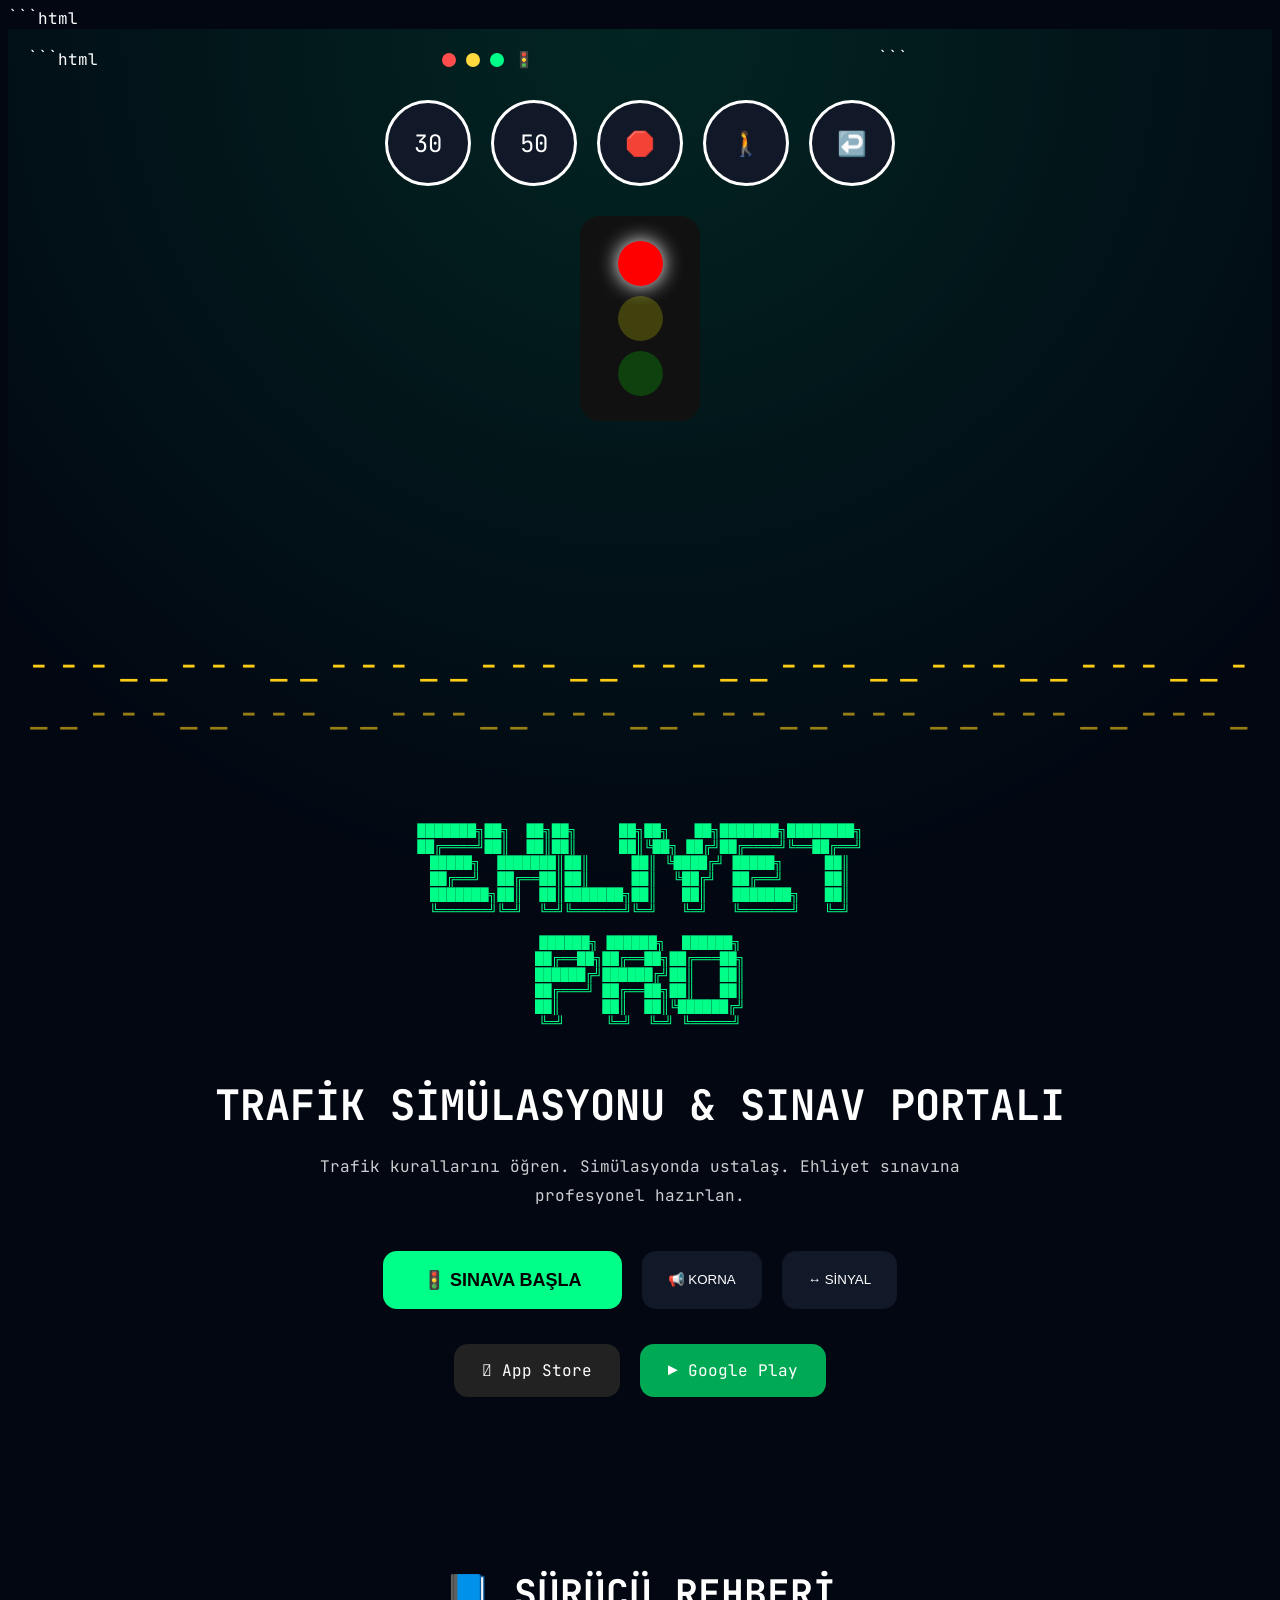
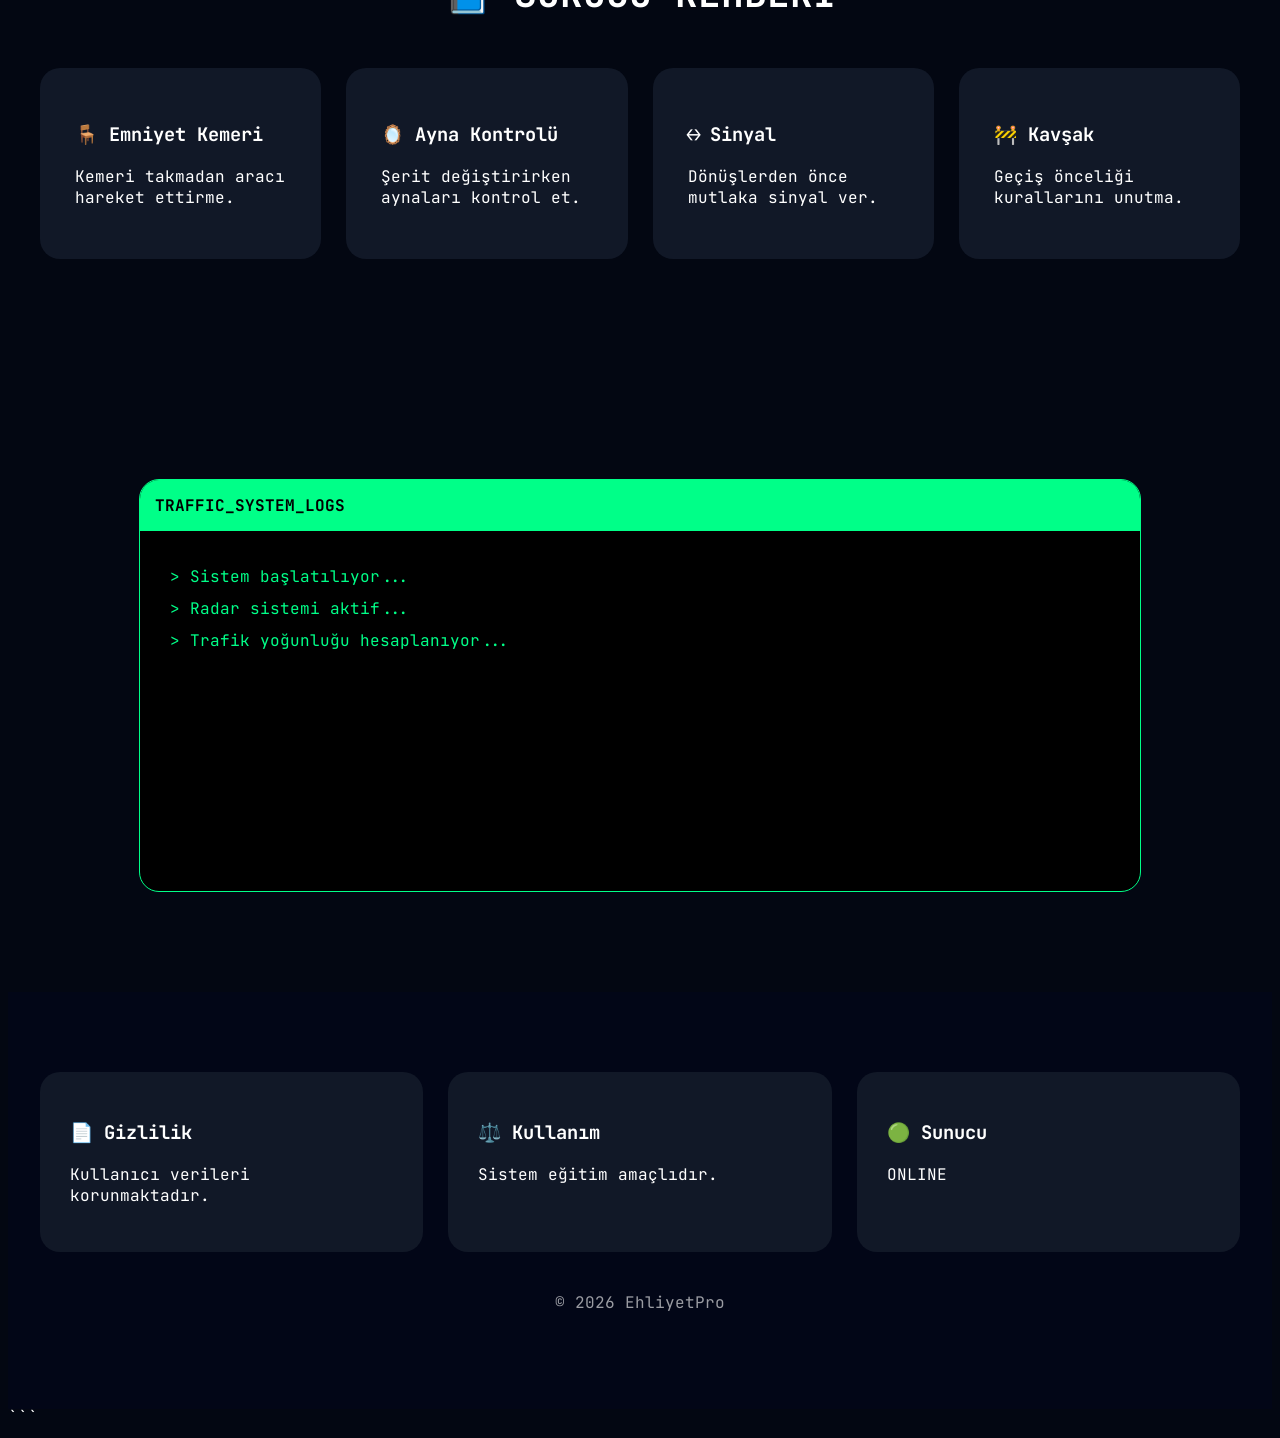
==== index.html @ 11674d19 "Update index.html" ====
```html
<!DOCTYPE html>
<html lang="tr">

<head>
    <meta charset="UTF-8">
    <meta name="viewport" content="width=device-width, initial-scale=1.0">
    <title>EhliyetPro</title>

    <link rel="stylesheet" href="style.css">

    <link href="https://fonts.googleapis.com/css2?family=JetBrains+Mono:wght@400;700&display=swap"
        rel="stylesheet">
</head>

<body>

    <!-- MATRIX BACKGROUND -->
    <canvas id="matrix"></canvas>

    <!-- HEADER -->
    <header class="hero">

        <div class="overlay"></div>

        <div class="topbar">

           ```html
<div class="terminal-left">

    <span class="dot red"></span>
    <span class="dot yellow"></span>
    <span class="dot green"></span>

    <span class="traffic-mini">
        🚦
    </span>

</div>
```


            <div class="clock" id="clock"></div>

        </div>

        <!-- SIGNS -->
        <div class="signs">

            <div class="sign">30</div>
            <div class="sign">50</div>
            <div class="sign">🛑</div>
            <div class="sign">🚶</div>
            <div class="sign">↩️</div>

        </div>

        <!-- TRAFFIC LIGHT -->
        <div class="traffic-system">

            <div class="traffic-light">

                <div class="light red-light active"></div>
                <div class="light yellow-light"></div>
                <div class="light green-light"></div>

            </div>

        </div>

        <!-- VEHICLES -->
        <div class="vehicles">

            <div class="vehicle car">🚗</div>
            <div class="vehicle bus">🚌</div>
            <div class="vehicle truck">🚛</div>
            <div class="vehicle ambulance">🚑</div>
            <div class="vehicle taxi">🚕</div>
            <div class="vehicle moto">🏍️</div>
            <div class="vehicle tractor">🚜</div>

        </div>

        <!-- ROAD -->
        <div class="road-wrapper">

            <div class="road-line">
                ---__---__---__---__---__---__---__---__---__---
            </div>

            <div class="road-line second">
                __---__---__---__---__---__---__---__---__---
            </div>

        </div>

        <!-- HERO CONTENT -->
        <div class="hero-content">

<pre class="ascii">

███████╗██╗  ██╗██╗     ██╗██╗   ██╗███████╗████████╗
██╔════╝██║  ██║██║     ██║╚██╗ ██╔╝██╔════╝╚══██╔══╝
█████╗  ███████║██║     ██║ ╚████╔╝ █████╗     ██║
██╔══╝  ██╔══██║██║     ██║  ╚██╔╝  ██╔══╝     ██║
███████╗██║  ██║███████╗██║   ██║   ███████╗   ██║
╚══════╝╚═╝  ╚═╝╚══════╝╚═╝   ╚═╝   ╚══════╝   ╚═╝

██████╗ ██████╗  ██████╗
██╔══██╗██╔══██╗██╔═══██╗
██████╔╝██████╔╝██║   ██║
██╔═══╝ ██╔══██╗██║   ██║
██║     ██║  ██║╚██████╔╝
╚═╝     ╚═╝  ╚═╝ ╚═════╝

</pre>

            <h1>
                TRAFİK SİMÜLASYONU & SINAV PORTALI
            </h1>

            <p>
                Trafik kurallarını öğren. Simülasyonda ustalaş.
                Ehliyet sınavına profesyonel hazırlan.
            </p>

            <div class="buttons">

                <button class="main-btn" id="startBtn">
                    🚦 SINAVA BAŞLA
                </button>

                <button class="sub-btn" id="hornBtn">
                    📢 KORNA
                </button>

                <button class="sub-btn" id="signalBtn">
                    ↔️ SİNYAL
                </button>

            </div>

            <div class="stores">

                <a href="#" class="store apple">
                     App Store
                </a>

                <a href="#" class="store google">
                    ▶ Google Play
                </a>

            </div>

        </div>

    </header>

    <!-- GUIDE -->
    <section class="guide">

        <h2>📘 SÜRÜCÜ REHBERİ</h2>

        <div class="cards">

            <div class="card">
                <h3>🪑 Emniyet Kemeri</h3>
                <p>Kemeri takmadan aracı hareket ettirme.</p>
            </div>

            <div class="card">
                <h3>🪞 Ayna Kontrolü</h3>
                <p>Şerit değiştirirken aynaları kontrol et.</p>
            </div>

            <div class="card">
                <h3>↔️ Sinyal</h3>
                <p>Dönüşlerden önce mutlaka sinyal ver.</p>
            </div>

            <div class="card">
                <h3>🚧 Kavşak</h3>
                <p>Geçiş önceliği kurallarını unutma.</p>
            </div>

        </div>

    </section>

    <!-- TERMINAL -->
    <section class="terminal-section">

        <div class="terminal">

            <div class="terminal-header">
                TRAFFIC_SYSTEM_LOGS
            </div>

            <div class="terminal-content" id="terminalContent">

                > Sistem başlatılıyor...<br>
                > Radar sistemi aktif...<br>
                > Trafik yoğunluğu hesaplanıyor...<br>

            </div>

        </div>

    </section>

    <!-- FOOTER -->
    <footer>

        <div class="footer-grid">

            <div class="footer-box">
                <h3>📄 Gizlilik</h3>
                <p>Kullanıcı verileri korunmaktadır.</p>
            </div>

            <div class="footer-box">
                <h3>⚖️ Kullanım</h3>
                <p>Sistem eğitim amaçlıdır.</p>
            </div>

            <div class="footer-box">
                <h3>🟢 Sunucu</h3>
                <p>ONLINE</p>
            </div>

        </div>

        <p class="copy">
            © 2026 EhliyetPro
        </p>

    </footer>

    <script src="script.js"></script>

</body>

</html>
```
---- style.css ----
```css
*{
    margin:0;
    padding:0;
    box-sizing:border-box;
}

body{
    background:#030712;
    color:white;
    font-family:'JetBrains Mono', monospace;
    overflow-x:hidden;
}

#matrix{
    position:fixed;
    inset:0;
    z-index:-2;
    opacity:.15;
}

.overlay{
    position:absolute;
    inset:0;
    background:
    radial-gradient(circle at top,
    rgba(0,255,150,.12),
    transparent 60%);
    z-index:-1;
}

.hero{
    min-height:100vh;
    position:relative;
    padding:20px;
}

.topbar{
    display:flex;
    justify-content:space-between;
    align-items:center;
    margin-bottom:30px;
}

.terminal-left{
    display:flex;
    align-items:center;
    gap:10px;
}

.dot{
    width:14px;
    height:14px;
    border-radius:50%;
}

.red{background:#ff4d4d;}
.yellow{background:#ffd93d;}
.green{background:#00ff88;}

.terminal-name{
    color:#00ff88;
}

.clock{
    color:#00ff88;
}

.signs{
    display:flex;
    justify-content:center;
    gap:20px;
    flex-wrap:wrap;
    margin-bottom:30px;
}

.sign{
    width:80px;
    height:80px;
    border-radius:50%;
    border:3px solid white;
    display:flex;
    justify-content:center;
    align-items:center;
    background:#111827;
    font-size:24px;
    animation:float 3s ease-in-out infinite;
}

@keyframes float{
    50%{
        transform:translateY(-10px);
    }
}

.traffic-system{
    display:flex;
    justify-content:center;
}

.traffic-light{
    width:90px;
    background:#111;
    padding:15px;
    border-radius:20px;
}

.light{
    width:45px;
    height:45px;
    border-radius:50%;
    margin:10px auto;
    opacity:.2;
}

.red-light{background:red;}
.yellow-light{background:yellow;}
.green-light{background:lime;}

.active{
    opacity:1;
    box-shadow:0 0 20px currentColor;
}

.vehicles{
    position:relative;
    height:160px;
    overflow:hidden;
    margin-top:40px;
}

.vehicle{
    position:absolute;
    left:120%;
    filter:drop-shadow(0 0 12px rgba(255,255,255,.5));
}

.car{
    top:0;
    font-size:55px;
    animation:drive 10s linear infinite;
}

.bus{
    top:25px;
    font-size:60px;
    animation:drive 15s linear infinite;
}

.truck{
    top:55px;
    font-size:65px;
    animation:drive 20s linear infinite;
}

.ambulance{
    top:90px;
    font-size:55px;
    animation:drive 6s linear infinite;
}

.taxi{
    top:110px;
    font-size:45px;
    animation:drive 9s linear infinite;
}

.moto{
    top:70px;
    font-size:35px;
    animation:drive 5s linear infinite;
}

.tractor{
    top:125px;
    font-size:45px;
    animation:drive 17s linear infinite;
}

@keyframes drive{

    from{
        left:120%;
    }

    to{
        left:-20%;
    }
}

.road-wrapper{
    overflow:hidden;
    margin-top:20px;
}

.road-line{
    color:#facc15;
    font-size:36px;
    letter-spacing:8px;
    white-space:nowrap;
    animation:roadMove 1.5s linear infinite;
}

.second{
    animation-duration:1s;
    opacity:.6;
}

@keyframes roadMove{
    from{
        transform:translateX(0);
    }

    to{
        transform:translateX(-120px);
    }
}

.hero-content{
    text-align:center;
    margin-top:70px;
}

.ascii{
    color:#00ff88;
    font-size:14px;
    margin-bottom:30px;
    animation:glow 2s infinite alternate;
}

@keyframes glow{
    from{
        text-shadow:0 0 10px #00ff88;
    }

    to{
        text-shadow:0 0 30px #00ff88;
    }
}

h1{
    font-size:42px;
    margin-bottom:20px;
}

.hero-content p{
    max-width:700px;
    margin:auto;
    line-height:1.8;
    opacity:.8;
}

.buttons{
    margin-top:40px;
    display:flex;
    justify-content:center;
    gap:20px;
    flex-wrap:wrap;
}

.main-btn,
.sub-btn{
    border:none;
    cursor:pointer;
    transition:.3s;
}

.main-btn{
    background:#00ff88;
    color:black;
    padding:18px 40px;
    border-radius:14px;
    font-size:18px;
    font-weight:bold;
    animation:pulse 2s infinite;
}

@keyframes pulse{
    50%{
        transform:scale(1.06);
    }
}

.main-btn:hover{
    transform:translateY(-5px);
    box-shadow:0 0 30px #00ff88;
}

.sub-btn{
    background:#111827;
    color:white;
    padding:16px 26px;
    border-radius:14px;
}

.sub-btn:hover{
    background:#1f2937;
}

.stores{
    margin-top:35px;
    display:flex;
    justify-content:center;
    gap:20px;
    flex-wrap:wrap;
}

.store{
    text-decoration:none;
    color:white;
    padding:16px 28px;
    border-radius:14px;
    transition:.3s;
}

.apple{
    background:#222;
}

.google{
    background:#00aa55;
}

.store:hover{
    transform:translateY(-6px) scale(1.05);
}

.guide{
    padding:120px 20px;
}

.guide h2{
    text-align:center;
    margin-bottom:50px;
    font-size:38px;
}

.cards{
    display:grid;
    grid-template-columns:repeat(auto-fit,minmax(250px,1fr));
    gap:25px;
    max-width:1200px;
    margin:auto;
}

.card{
    background:#111827;
    padding:35px;
    border-radius:20px;
    transition:.4s;
}

.card:hover{
    transform:translateY(-10px);
    border:1px solid #00ff88;
}

.terminal-section{
    padding:100px 20px;
}

.terminal{
    max-width:1000px;
    margin:auto;
    background:black;
    border:1px solid #00ff88;
    border-radius:20px;
    overflow:hidden;
}

.terminal-header{
    background:#00ff88;
    color:black;
    padding:15px;
    font-weight:bold;
}

.terminal-content{
    padding:30px;
    color:#00ff88;
    height:300px;
    overflow:auto;
    line-height:2;
}

footer{
    padding:80px 20px;
    background:#020617;
}

.footer-grid{
    display:grid;
    grid-template-columns:repeat(auto-fit,minmax(250px,1fr));
    gap:25px;
    max-width:1200px;
    margin:auto;
}

.footer-box{
    background:#111827;
    padding:30px;
    border-radius:20px;
}

.copy{
    text-align:center;
    margin-top:40px;
    opacity:.6;
}

@media(max-width:768px){

    .ascii{
        font-size:5px;
    }

    h1{
        font-size:28px;
    }

    .hero-content p{
        font-size:14px;
    }

    .vehicle{
        transform:scale(.8);
    }

    .sign{
        width:60px;
        height:60px;
        font-size:18px;
    }

    .road-line{
        font-size:22px;
    }

}
```
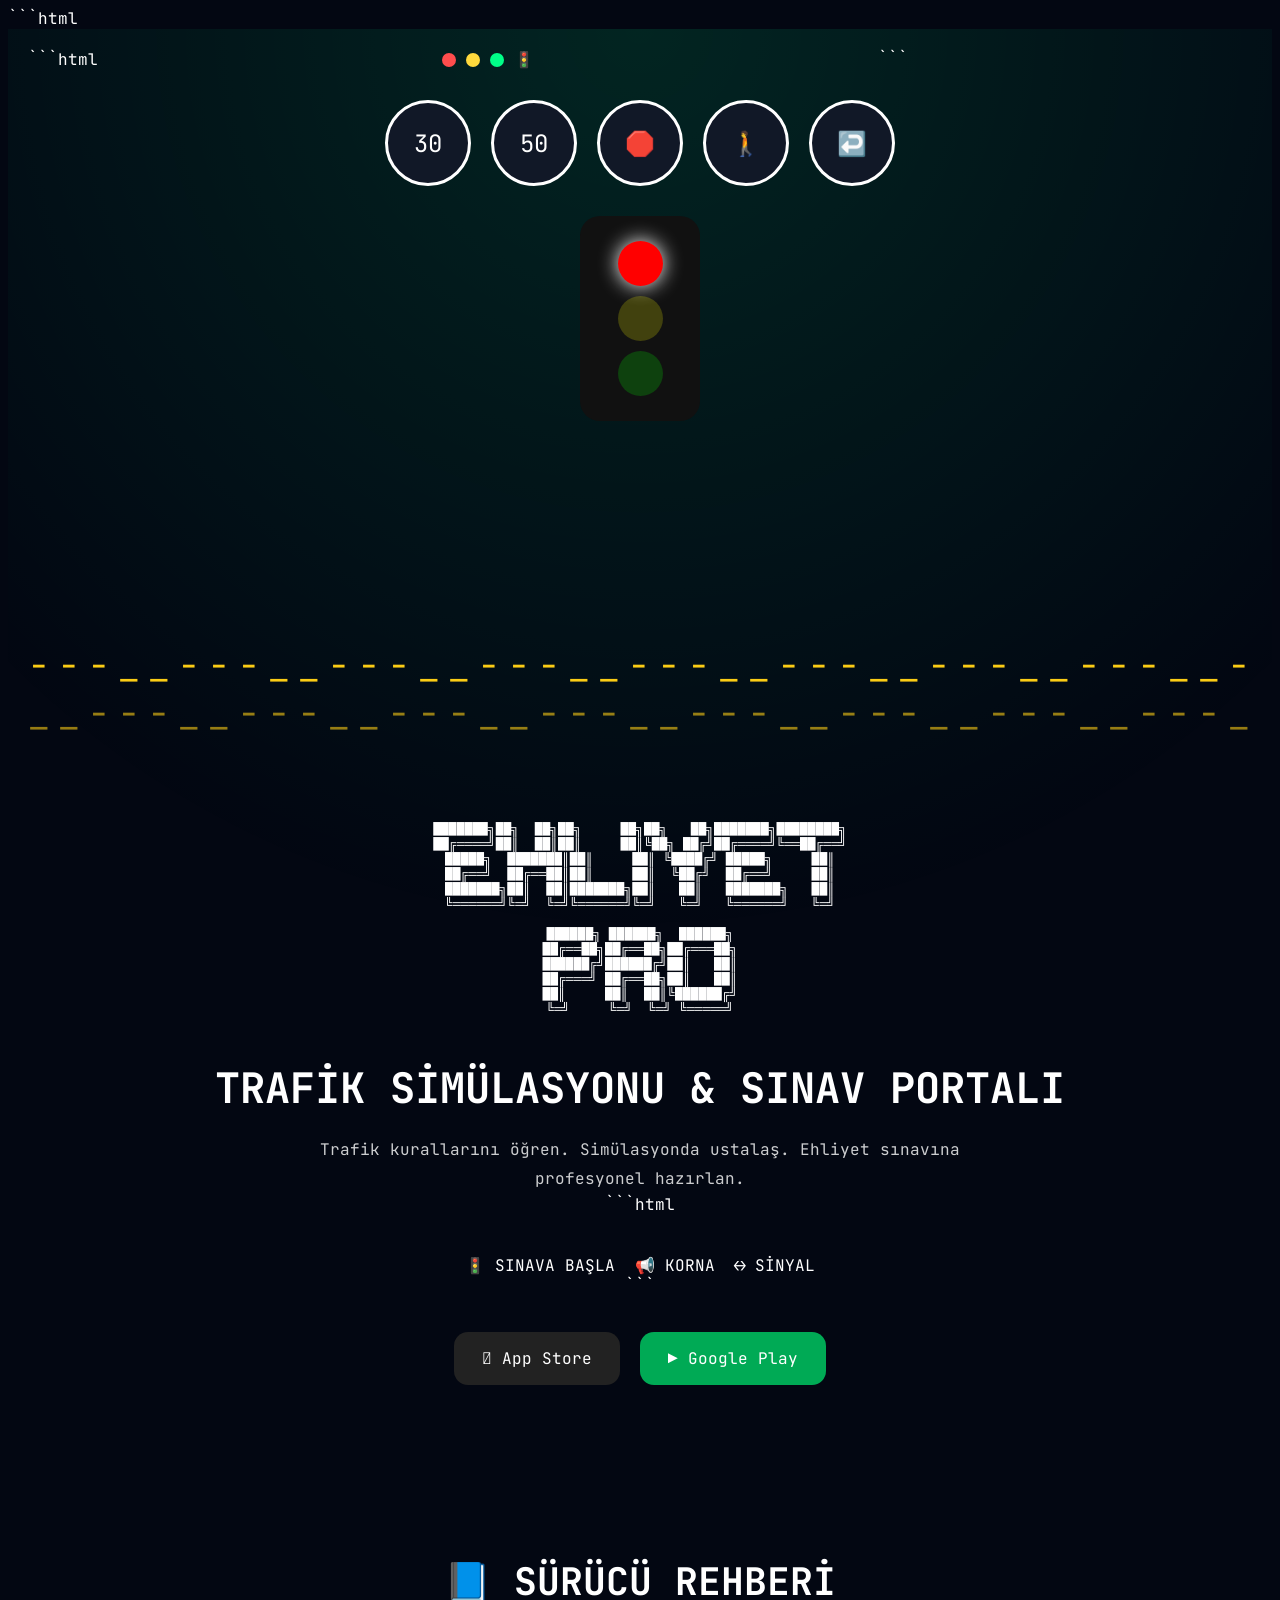
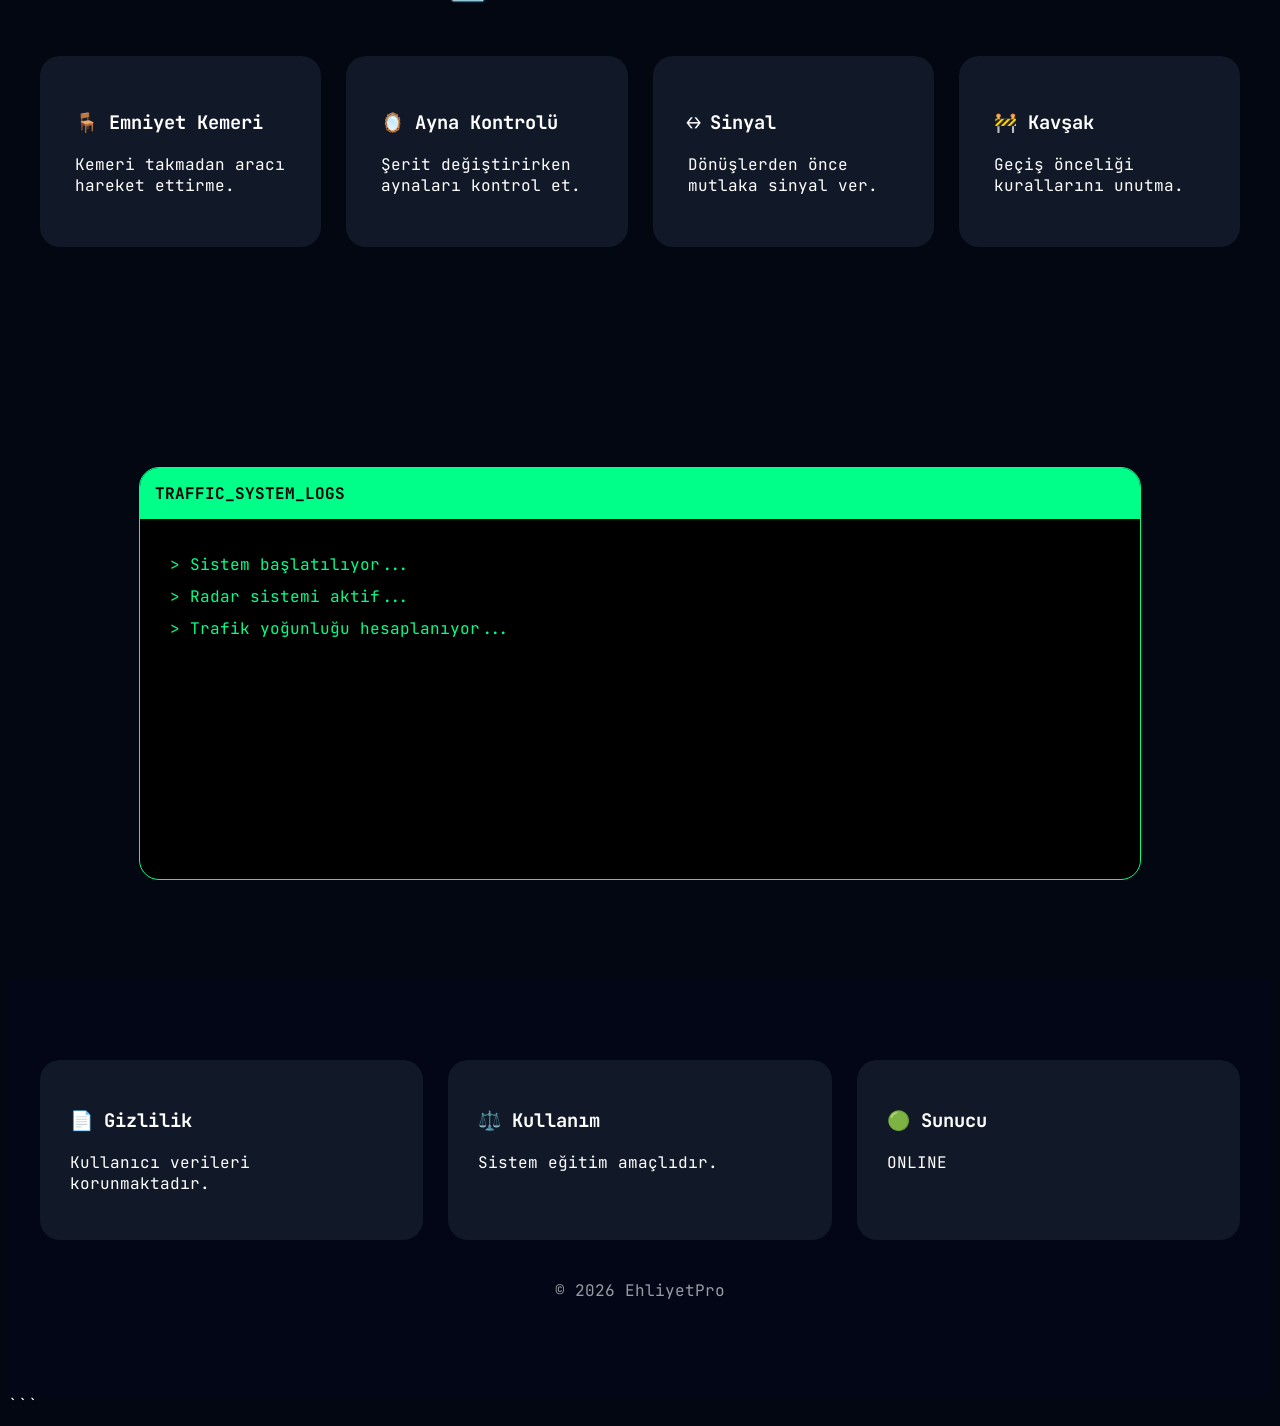
==== commit 8b9825a1: "Update index.html" ====
--- a/index.html
+++ b/index.html
@@ -124,21 +124,24 @@
                 Ehliyet sınavına profesyonel hazırlan.
             </p>
 
-            <div class="buttons">
-
-                <button class="main-btn" id="startBtn">
-                    🚦 SINAVA BAŞLA
-                </button>
-
-                <button class="sub-btn" id="hornBtn">
-                    📢 KORNA
-                </button>
-
-                <button class="sub-btn" id="signalBtn">
-                    ↔️ SİNYAL
-                </button>
-
-            </div>
+            ```html
+<div class="buttons">
+
+    <div class="traffic-box green-box">
+        🚦 SINAVA BAŞLA
+    </div>
+
+    <div class="traffic-box yellow-box">
+        📢 KORNA
+    </div>
+
+    <div class="traffic-box red-box">
+        ↔️ SİNYAL
+    </div>
+
+</div>
+```
+
 
             <div class="stores">
 
--- a/style.css
+++ b/style.css
@@ -221,12 +221,24 @@
     margin-top:70px;
 }
 
+```css
 .ascii{
     color:#00ff88;
-    font-size:14px;
+    font-size:13px;
     margin-bottom:30px;
     animation:glow 2s infinite alternate;
-}
+
+    line-height:1.25;
+    white-space:pre;
+    overflow-x:auto;
+
+    display:flex;
+    justify-content:center;
+
+    text-align:left;
+}
+```
+
 
 @keyframes glow{
     from{
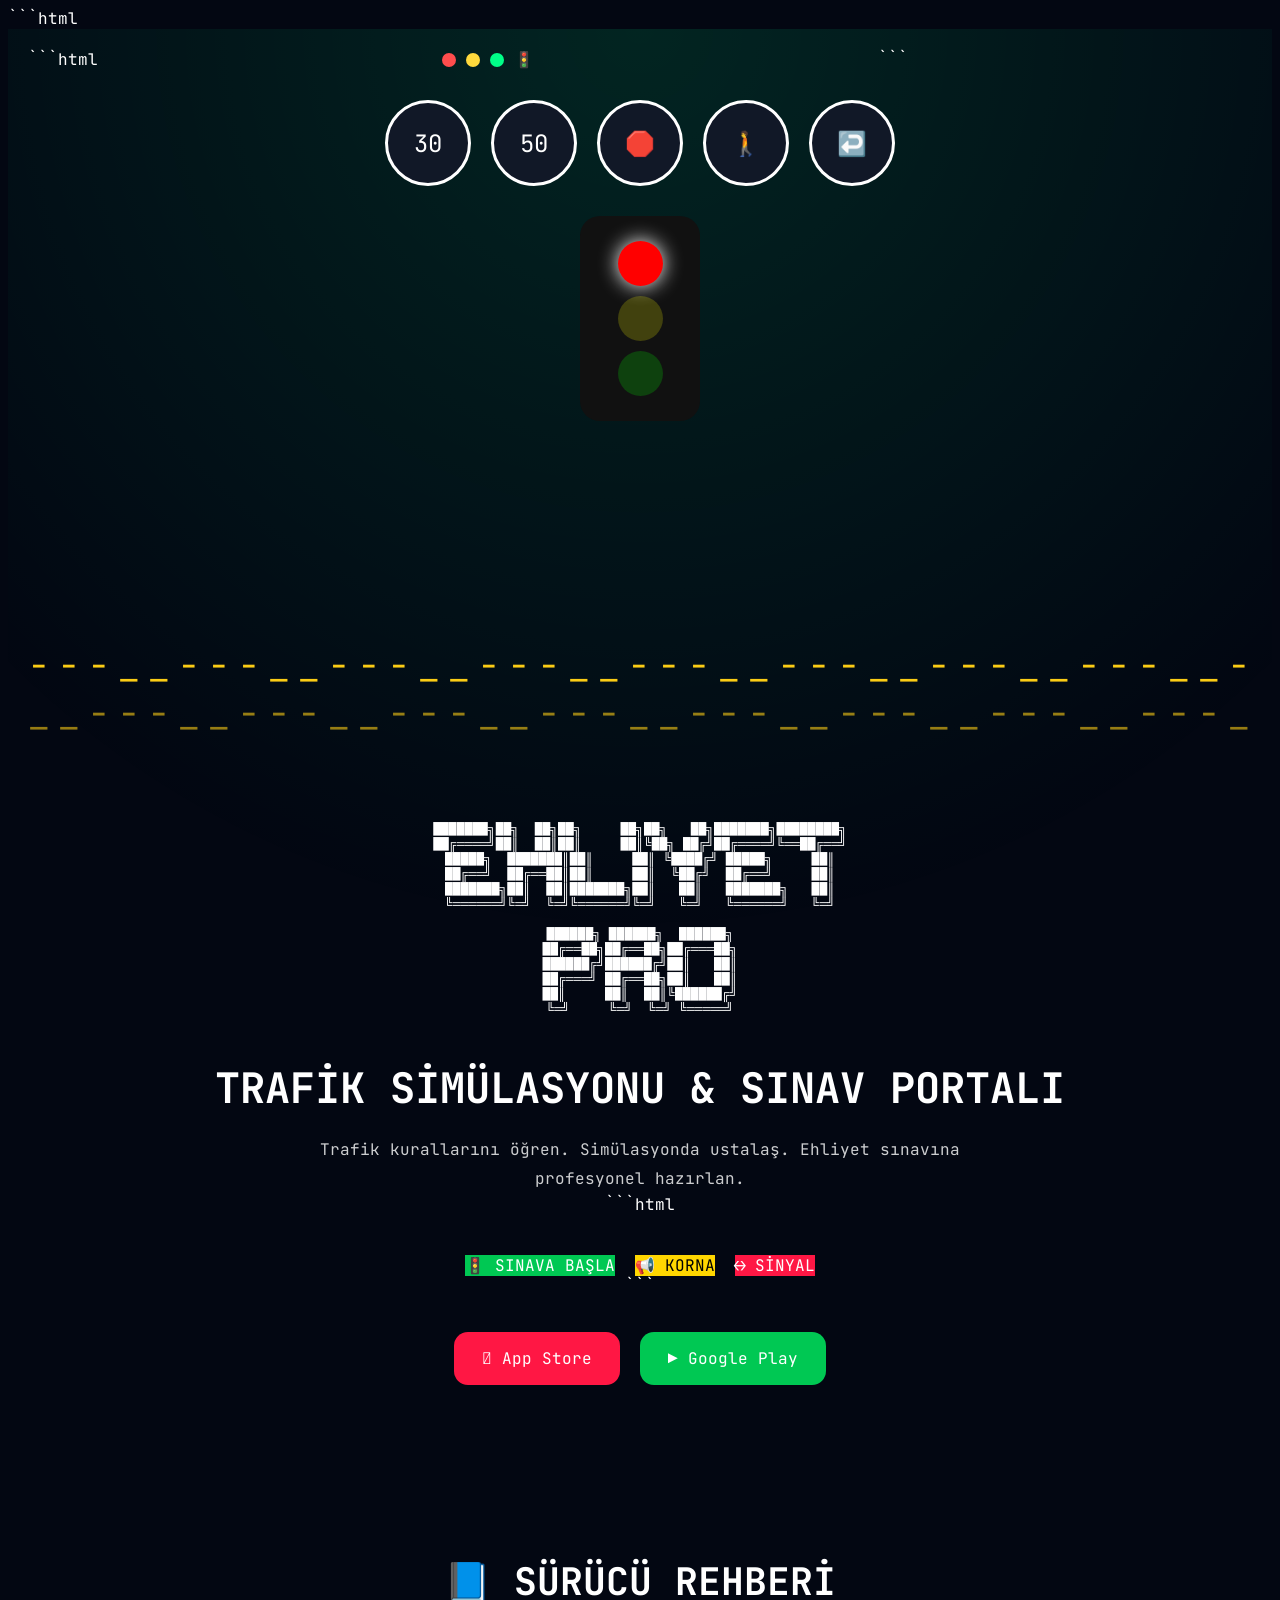
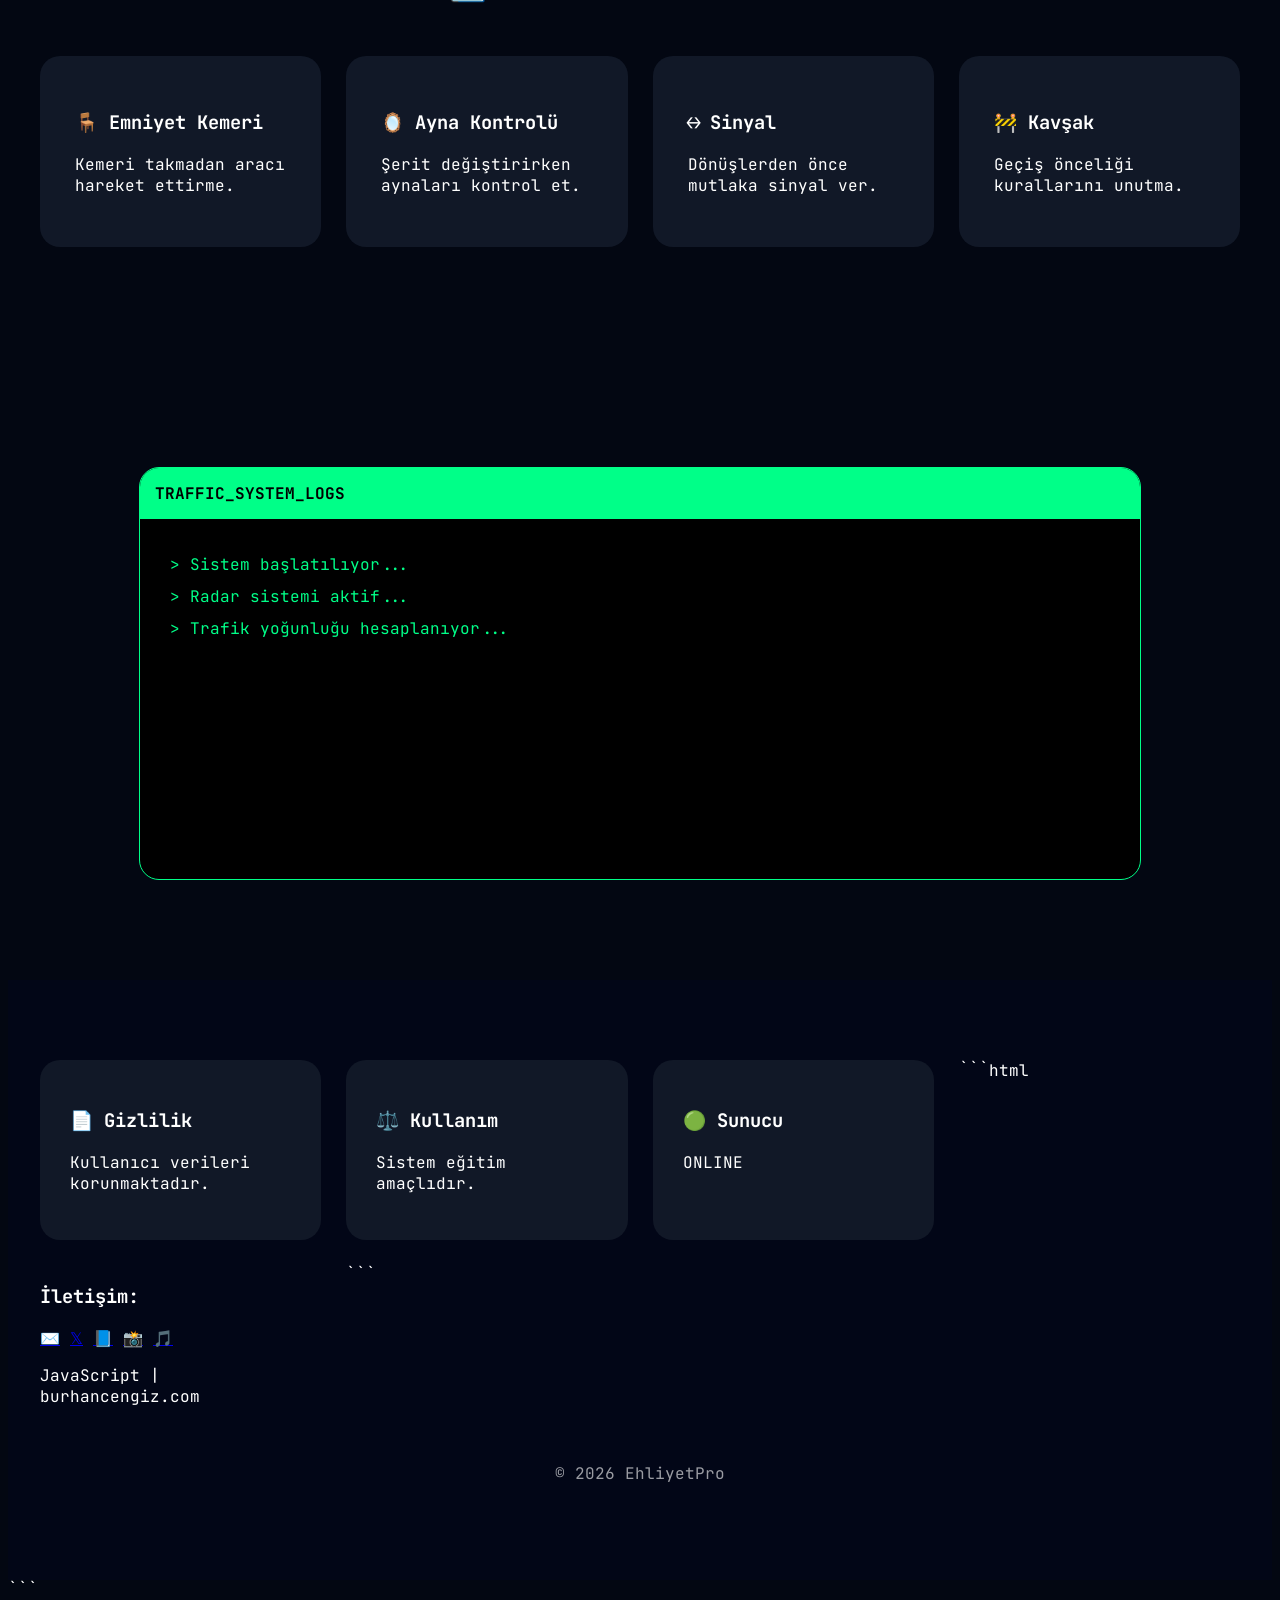
==== commit 1f360111: "Update index.html" ====
--- a/index.html
+++ b/index.html
@@ -231,6 +231,30 @@
                 <p>ONLINE</p>
             </div>
 
+```html
+<div class="socials">
+
+    <h3>İletişim:</h3>
+
+    <div class="social-icons">
+
+        <a href="#">✉️</a>
+        <a href="#">𝕏</a>
+        <a href="#">📘</a>
+        <a href="#">📸</a>
+        <a href="#">🎵</a>
+
+    </div>
+
+    <p class="website-link">
+        JavaScript | burhancengiz.com
+    </p>
+
+</div>
+```
+
+
+            
         </div>
 
         <p class="copy">
--- a/style.css
+++ b/style.css
@@ -450,3 +450,84 @@
 
 }
 ```
+
+```css
+/* =====================================
+   TRAFFIC BOXES
+===================================== */
+
+.traffic-box{
+    padding:18px 34px;
+    border-radius:16px;
+    font-size:18px;
+    font-weight:bold;
+
+    animation:trafficPulse 1.5s infinite;
+
+    box-shadow:
+    0 0 20px rgba(255,255,255,.2);
+
+    user-select:none;
+
+    cursor:default;
+
+    transition:.3s;
+
+    border:2px solid rgba(255,255,255,.15);
+}
+
+.green-box{
+    background:#00c853;
+    color:white;
+}
+
+.yellow-box{
+    background:#ffd600;
+    color:black;
+}
+
+.red-box{
+    background:#ff1744;
+    color:white;
+}
+
+@keyframes trafficPulse{
+
+    0%{
+        transform:scale(1);
+    }
+
+    50%{
+        transform:scale(1.06);
+    }
+
+    100%{
+        transform:scale(1);
+    }
+}
+
+/* STORE BUTTONS */
+
+.apple{
+    background:#ff1744;
+    color:white !important;
+
+    animation:storeGlow 1.6s infinite;
+}
+
+.google{
+    background:#00c853;
+    color:white !important;
+
+    animation:storeGlow 1.6s infinite;
+}
+
+@keyframes storeGlow{
+
+    50%{
+        transform:translateY(-5px) scale(1.05);
+        box-shadow:0 0 25px rgba(255,255,255,.35);
+    }
+}
+```
+
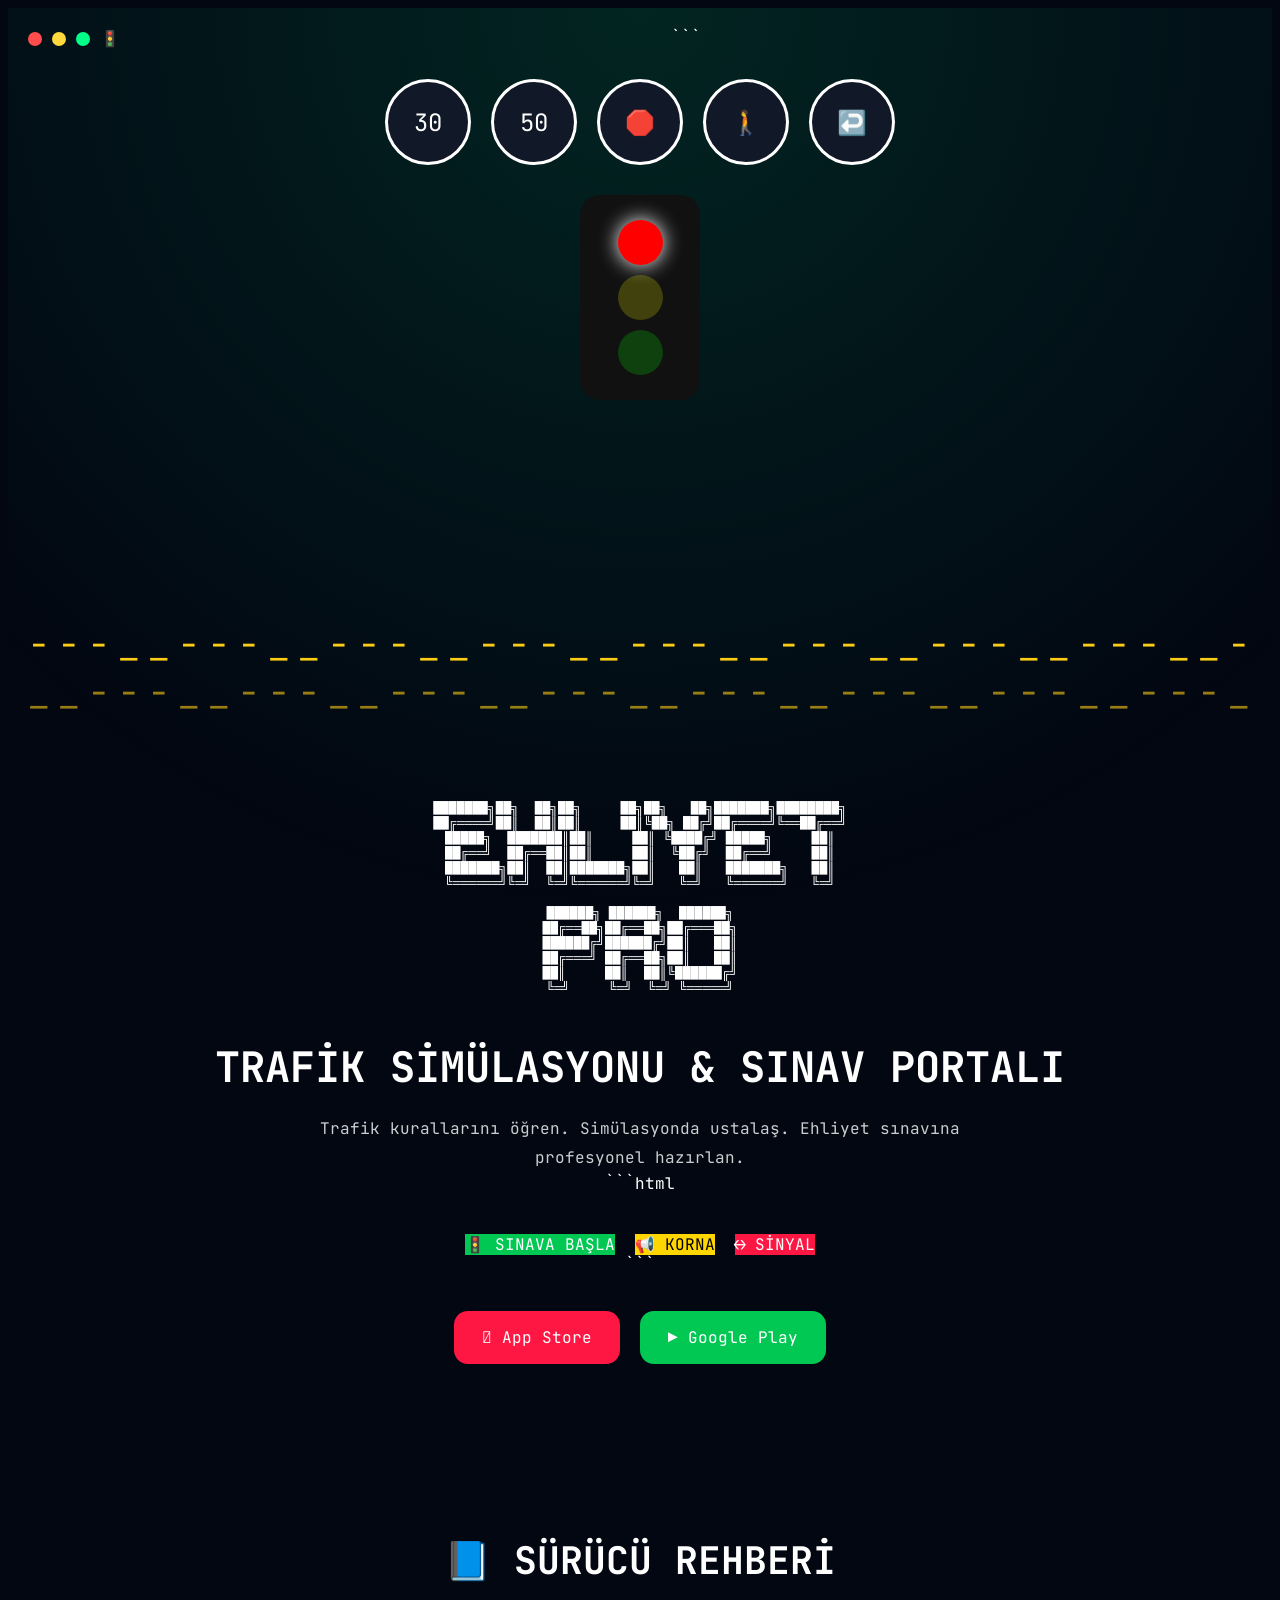
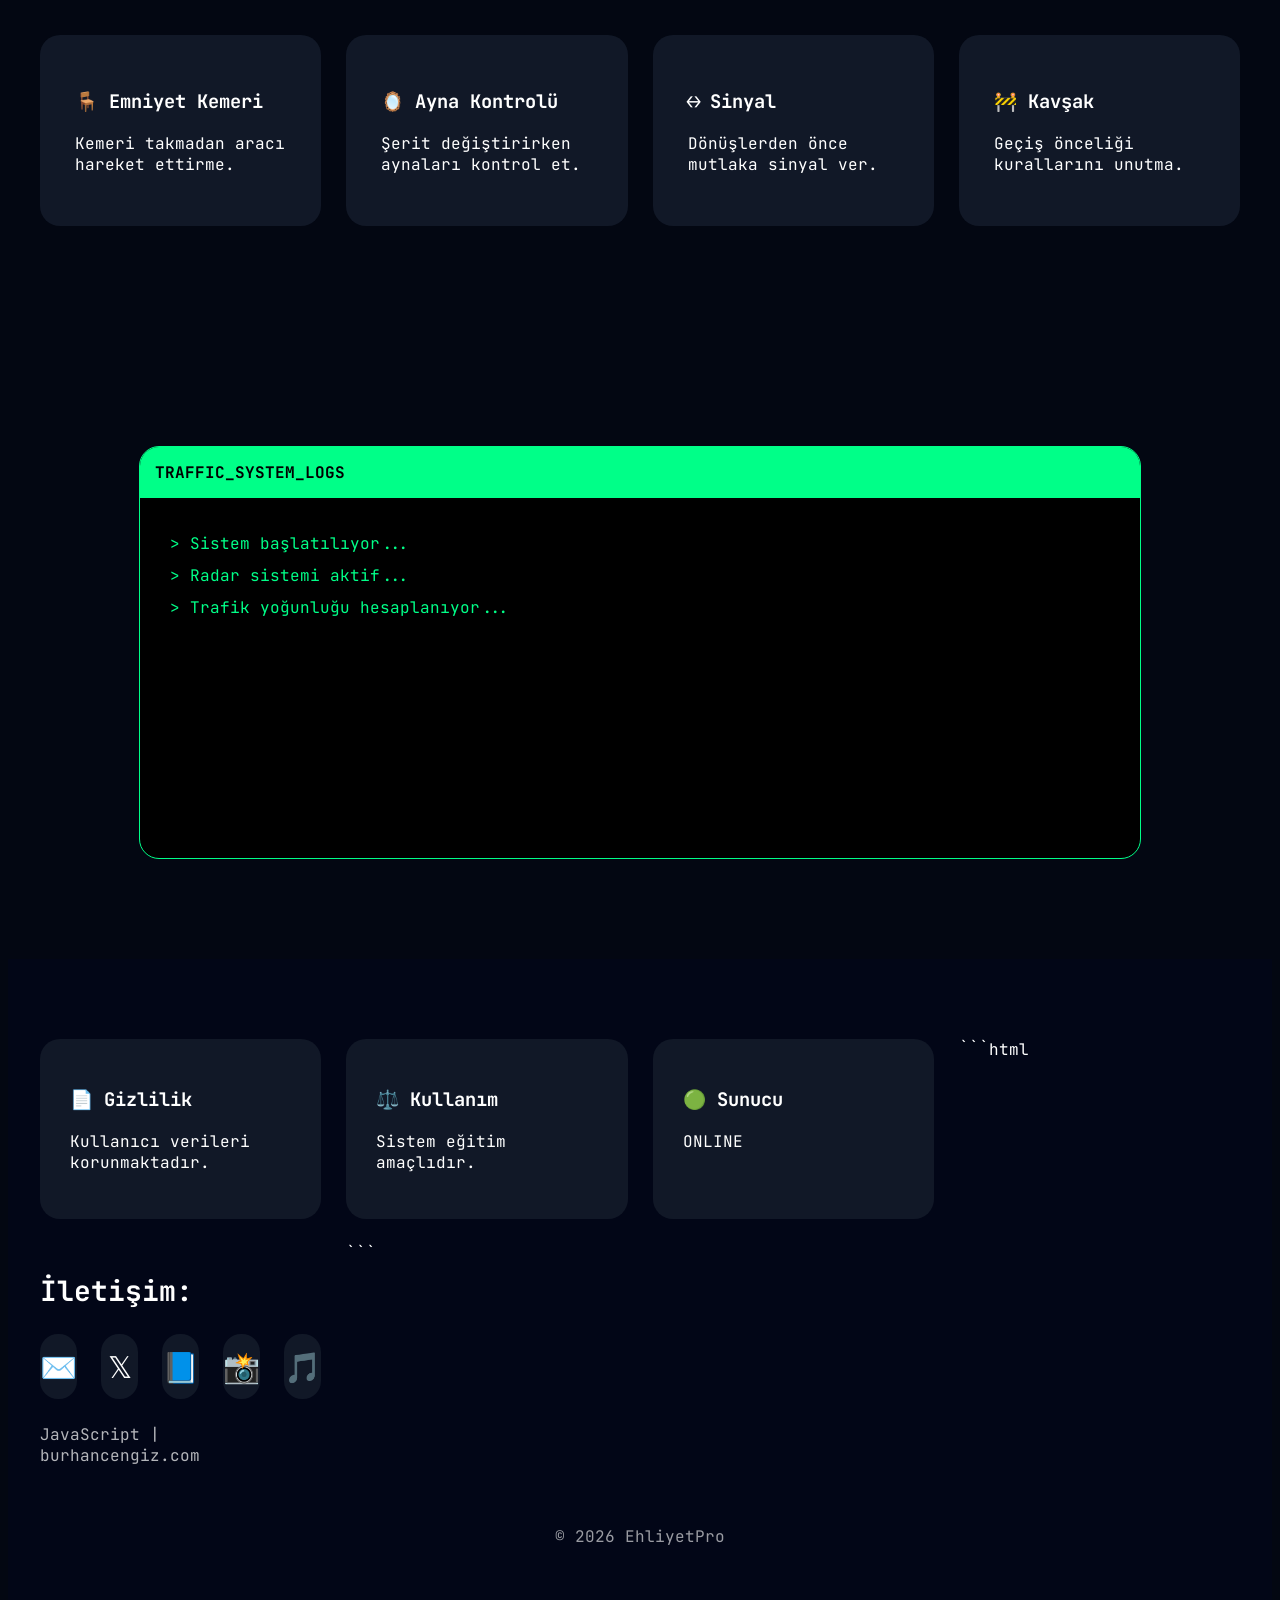
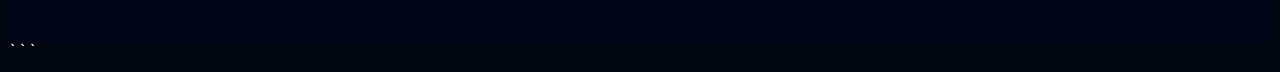
==== commit adbf0ab4: "Update index.html" ====
--- a/index.html
+++ b/index.html
@@ -1,4 +1,3 @@
-```html
 <!DOCTYPE html>
 <html lang="tr">
 
@@ -25,7 +24,6 @@
 
         <div class="topbar">
 
-           ```html
 <div class="terminal-left">
 
     <span class="dot red"></span>
--- a/style.css
+++ b/style.css
@@ -530,4 +530,64 @@
     }
 }
 ```
-
+```css
+/* =====================================
+   SOCIALS
+===================================== */
+
+.socials{
+    text-align:center;
+    margin-top:60px;
+}
+
+.socials h3{
+    margin-bottom:25px;
+    font-size:28px;
+}
+
+.social-icons{
+    display:flex;
+    justify-content:center;
+    gap:24px;
+    margin-bottom:25px;
+}
+
+.social-icons a{
+
+    width:65px;
+    height:65px;
+
+    border-radius:18px;
+
+    background:#111827;
+
+    display:flex;
+    justify-content:center;
+    align-items:center;
+
+    text-decoration:none;
+
+    font-size:30px;
+
+    color:white;
+
+    transition:.3s;
+}
+
+.social-icons a:hover{
+
+    transform:translateY(-8px) scale(1.08);
+
+    background:#00ff88;
+    color:black;
+
+    box-shadow:0 0 25px #00ff88;
+}
+
+.website-link{
+    opacity:.7;
+    margin-bottom:20px;
+}
+```
+
+
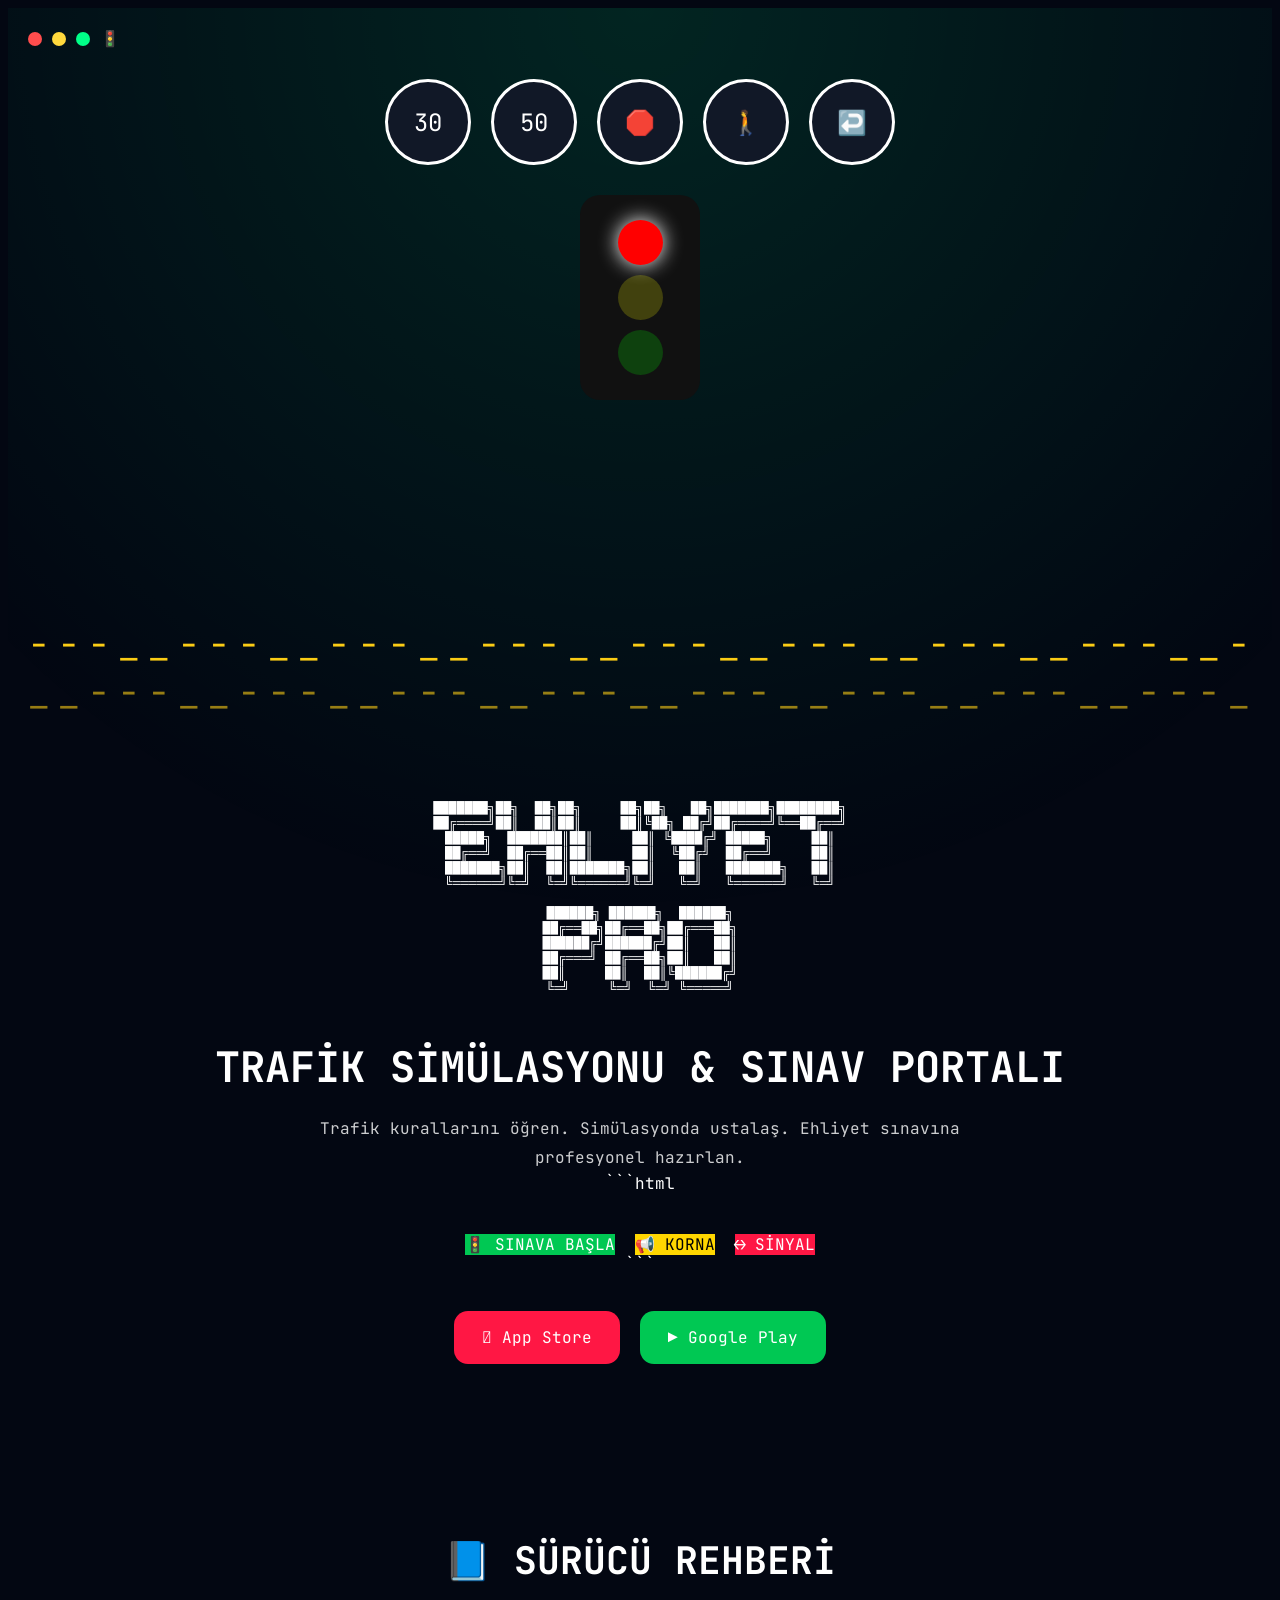
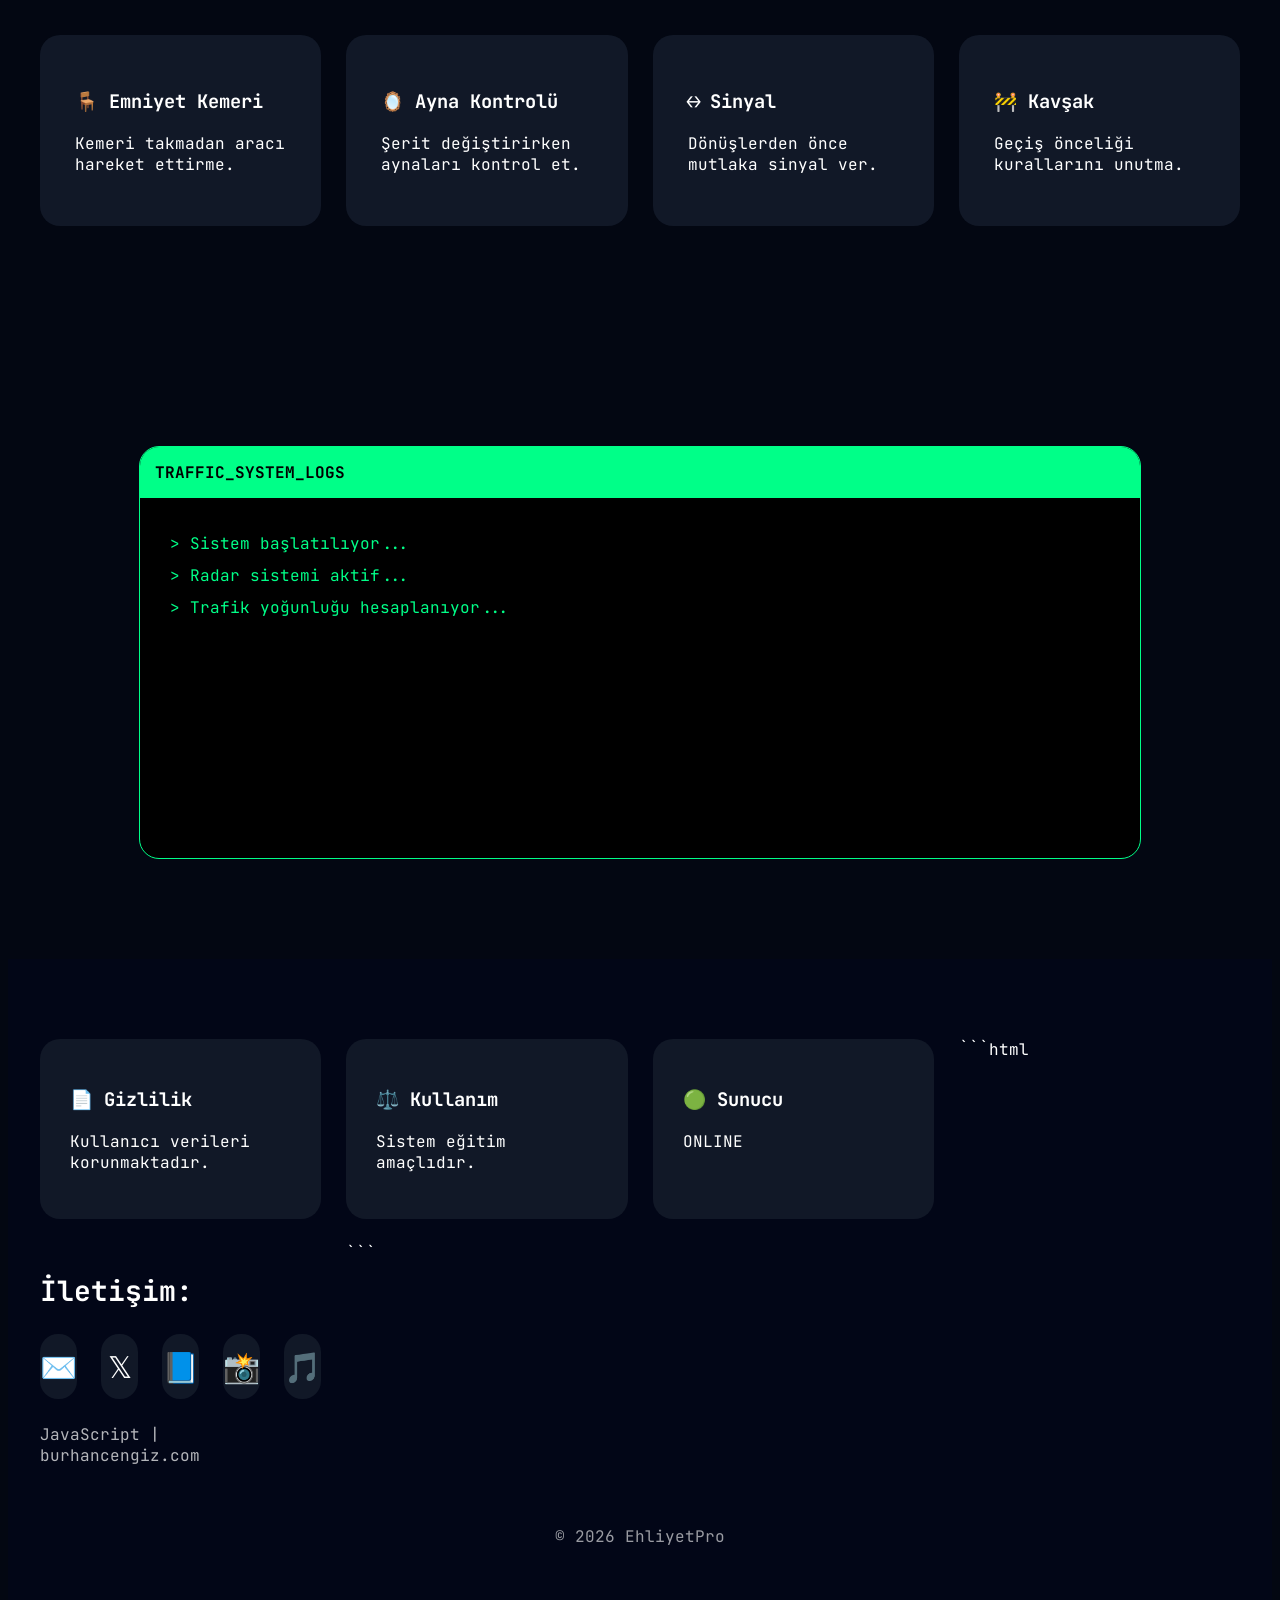
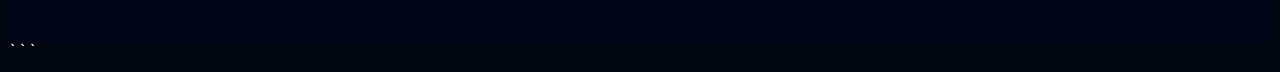
==== commit 2037fb4b: "Update index.html" ====
--- a/index.html
+++ b/index.html
@@ -35,7 +35,7 @@
     </span>
 
 </div>
-```
+
 
 
             <div class="clock" id="clock"></div>
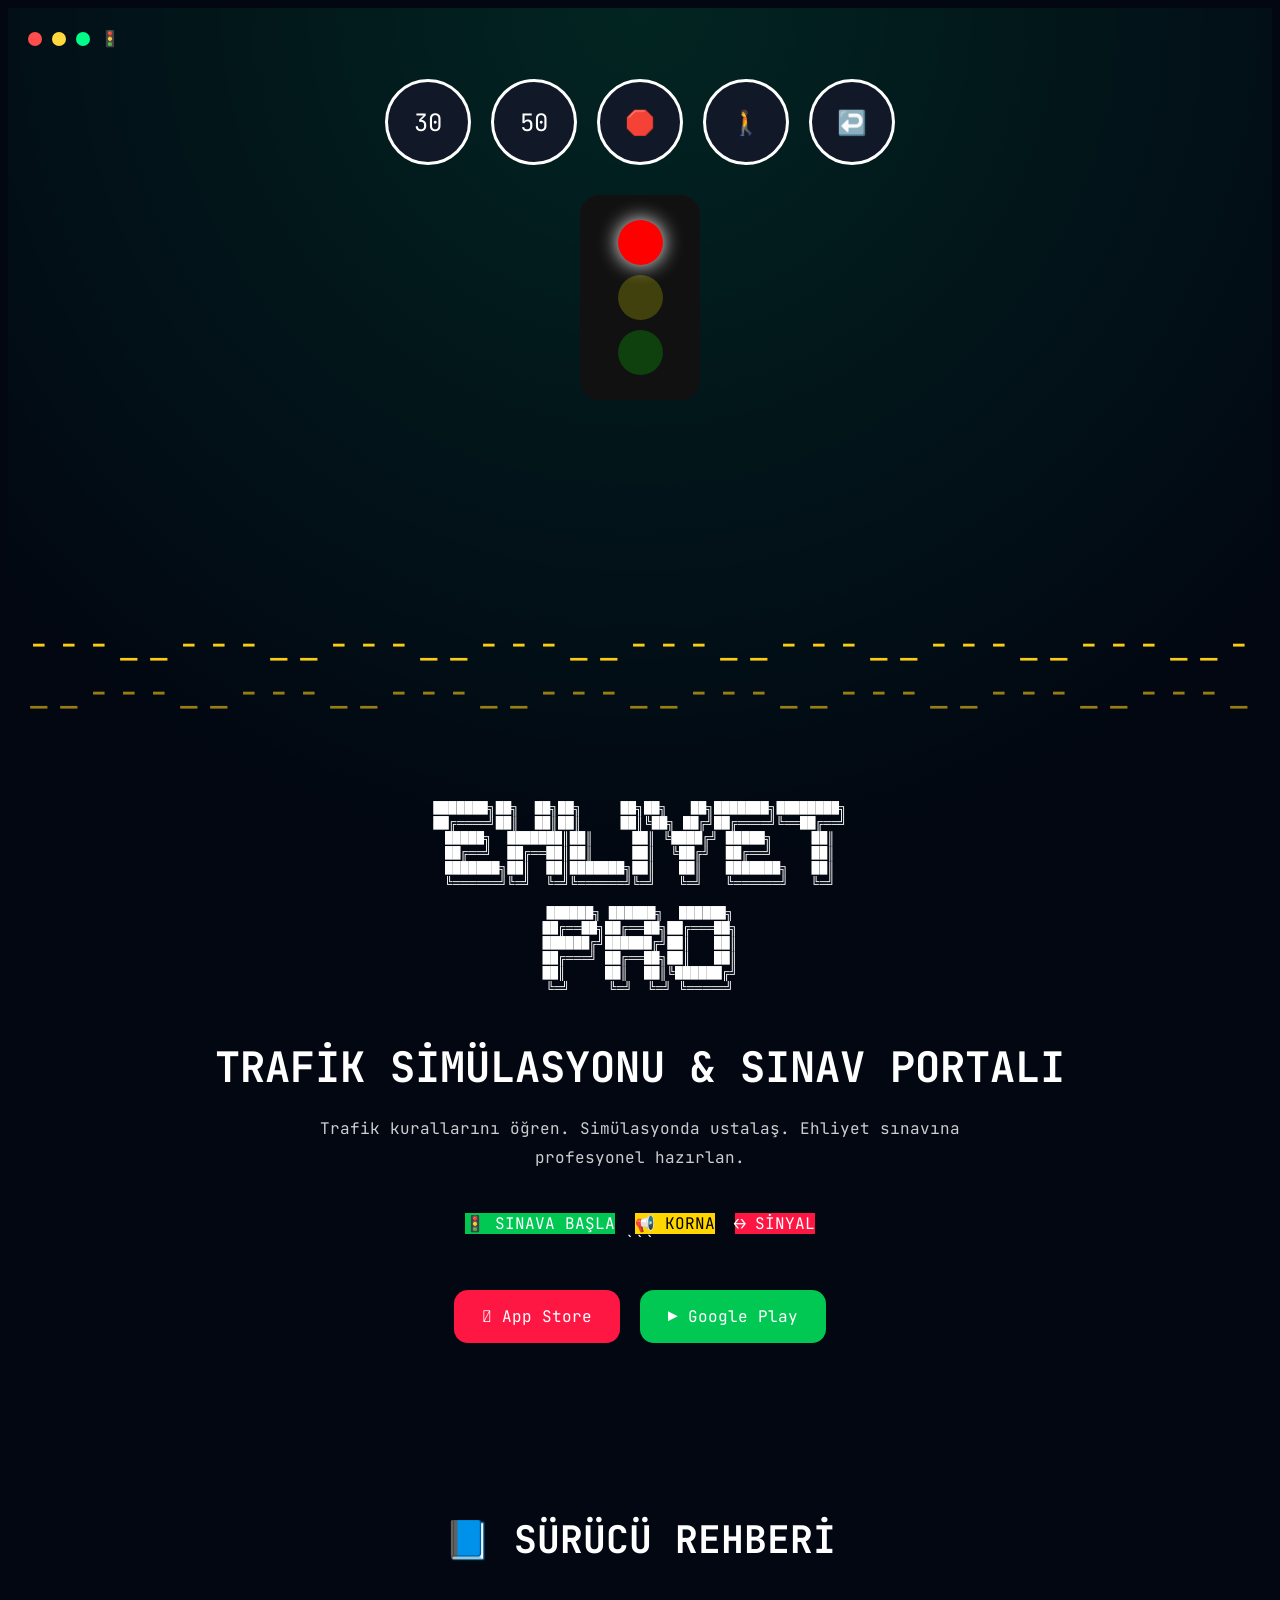
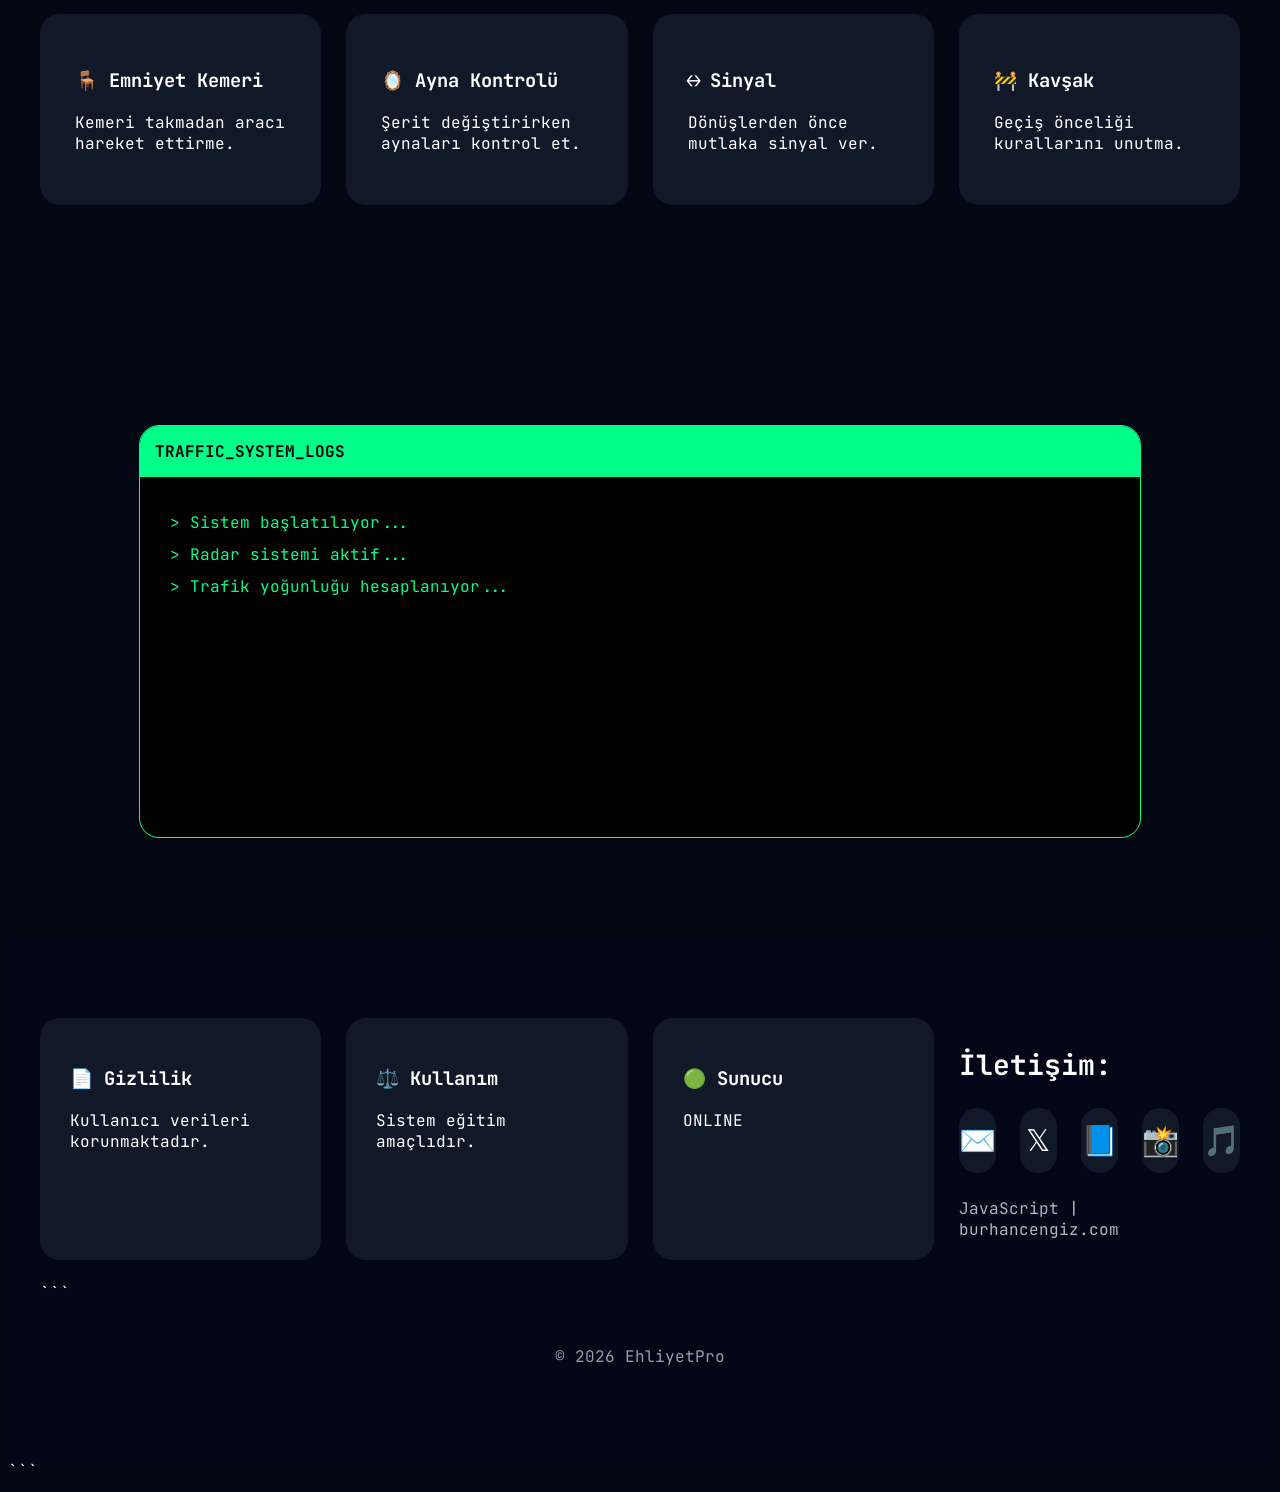
==== commit 6836b809: "Update index.html" ====
--- a/index.html
+++ b/index.html
@@ -122,7 +122,7 @@
                 Ehliyet sınavına profesyonel hazırlan.
             </p>
 
-            ```html
+            
 <div class="buttons">
 
     <div class="traffic-box green-box">
@@ -229,7 +229,6 @@
                 <p>ONLINE</p>
             </div>
 
-```html
 <div class="socials">
 
     <h3>İletişim:</h3>
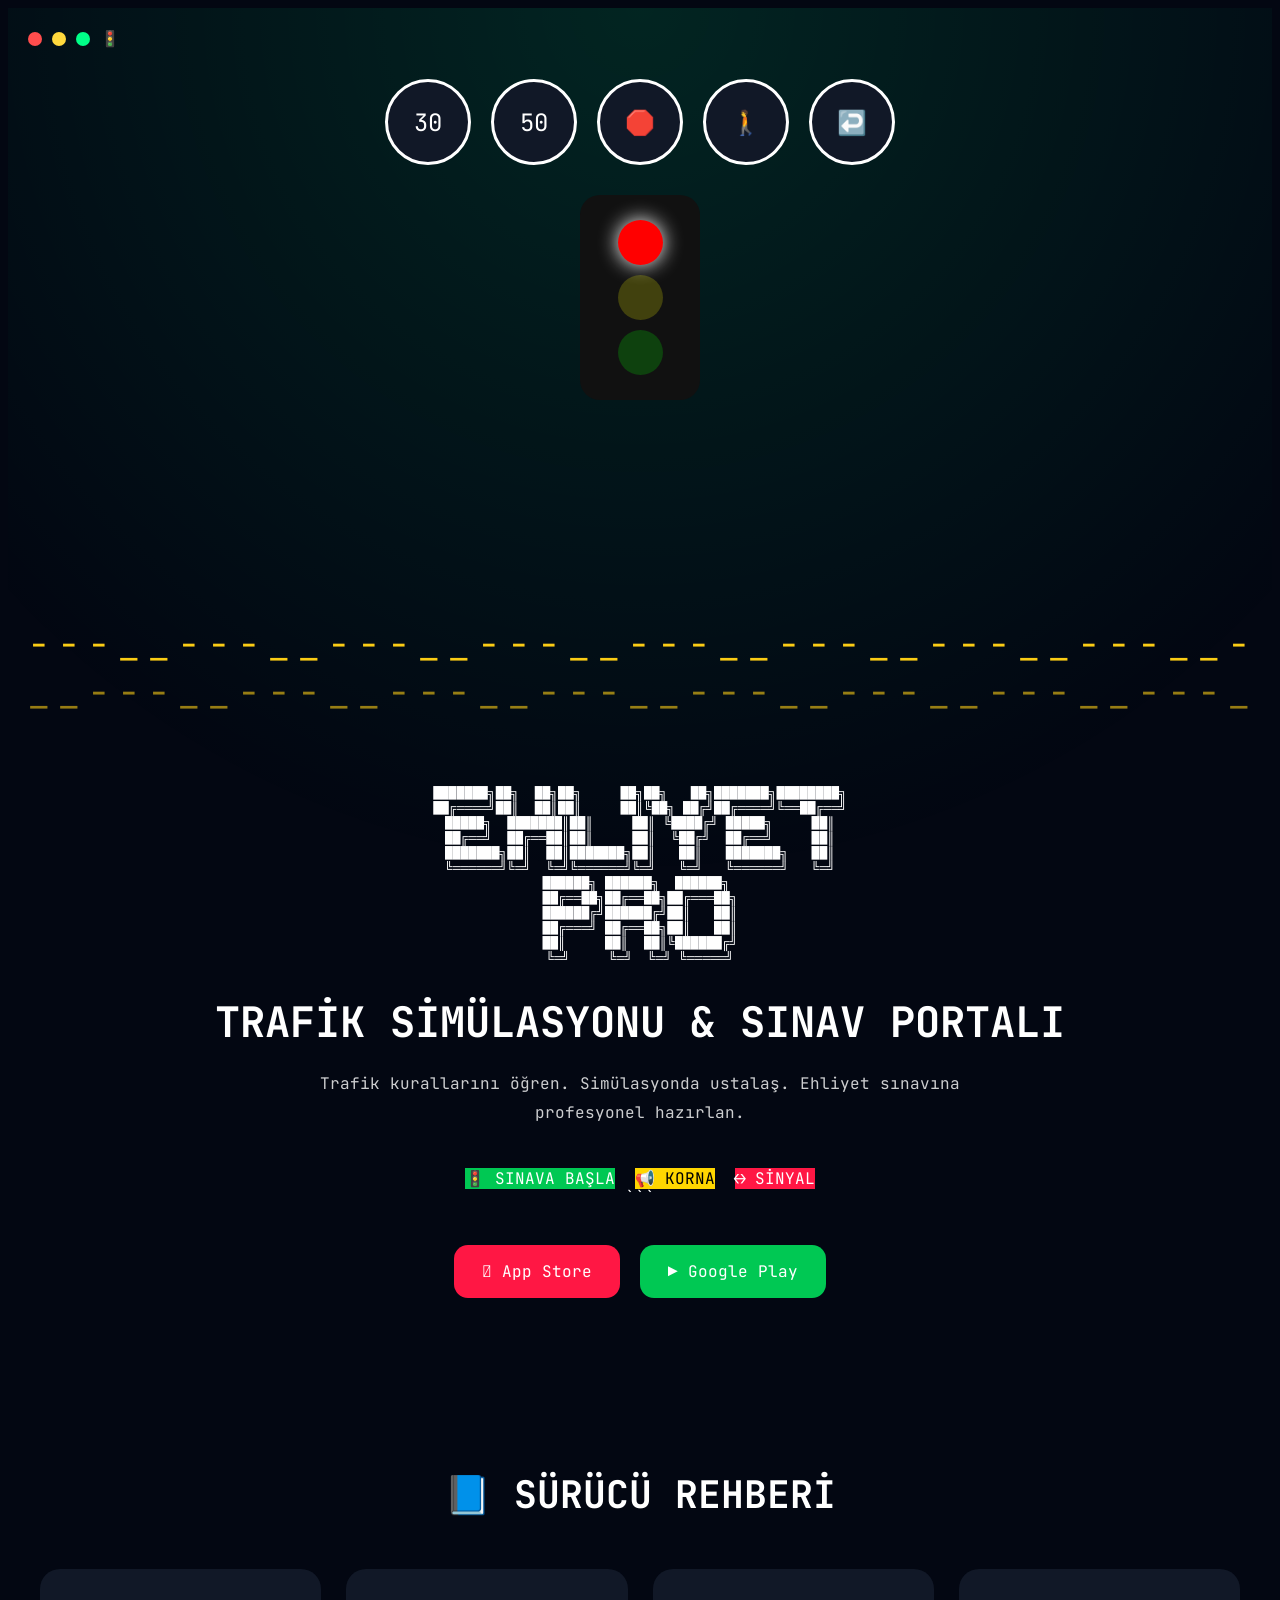
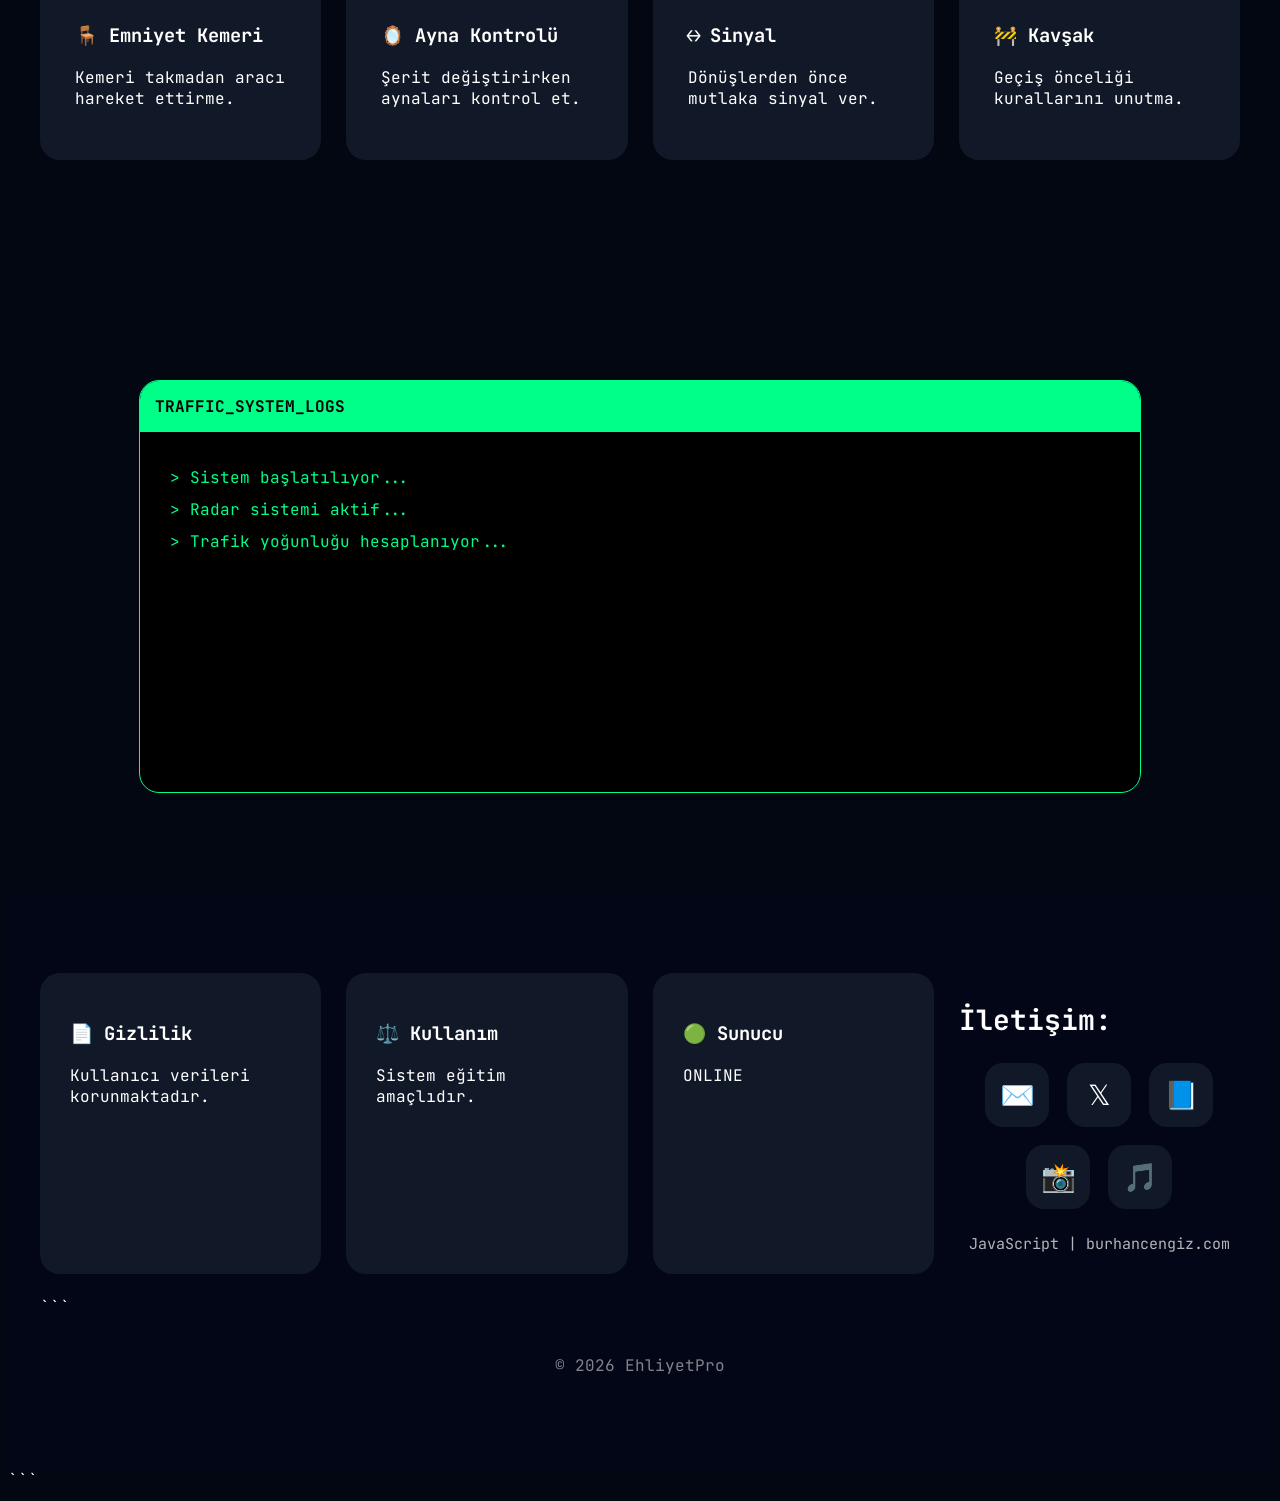
==== commit 8852c3e7: "Update index.html" ====
--- a/index.html
+++ b/index.html
@@ -96,21 +96,18 @@
         <div class="hero-content">
 
 <pre class="ascii">
-
 ███████╗██╗  ██╗██╗     ██╗██╗   ██╗███████╗████████╗
 ██╔════╝██║  ██║██║     ██║╚██╗ ██╔╝██╔════╝╚══██╔══╝
 █████╗  ███████║██║     ██║ ╚████╔╝ █████╗     ██║
 ██╔══╝  ██╔══██║██║     ██║  ╚██╔╝  ██╔══╝     ██║
 ███████╗██║  ██║███████╗██║   ██║   ███████╗   ██║
 ╚══════╝╚═╝  ╚═╝╚══════╝╚═╝   ╚═╝   ╚══════╝   ╚═╝
-
-██████╗ ██████╗  ██████╗
+██████╗ ██████╗  ██████╗ 
 ██╔══██╗██╔══██╗██╔═══██╗
 ██████╔╝██████╔╝██║   ██║
 ██╔═══╝ ██╔══██╗██║   ██║
 ██║     ██║  ██║╚██████╔╝
 ╚═╝     ╚═╝  ╚═╝ ╚═════╝
-
 </pre>
 
             <h1>
--- a/style.css
+++ b/style.css
@@ -590,4 +590,80 @@
 }
 ```
 
-
+```css
+.socials{
+    width:100%;
+    display:flex;
+    flex-direction:column;
+    align-items:center;
+    justify-content:center;
+
+    margin-top:70px;
+}
+
+.social-icons{
+    display:flex;
+    align-items:center;
+    justify-content:center;
+    flex-wrap:wrap;
+
+    gap:18px;
+
+    margin-top:20px;
+    margin-bottom:25px;
+}
+
+.social-icons a{
+
+    width:64px;
+    height:64px;
+
+    display:flex;
+    align-items:center;
+    justify-content:center;
+
+    border-radius:18px;
+
+    background:#111827;
+
+    color:white;
+
+    text-decoration:none;
+
+    font-size:28px;
+
+    transition:.35s;
+}
+
+.social-icons a:hover{
+
+    transform:translateY(-8px);
+
+    background:#00ff88;
+
+    color:black;
+
+    box-shadow:0 0 30px #00ff88;
+}
+
+.website-link{
+
+    text-align:center;
+
+    opacity:.7;
+
+    font-size:15px;
+
+    margin-top:10px;
+}
+
+.copy{
+
+    text-align:center;
+
+    margin-top:35px;
+
+    opacity:.5;
+}
+```
+
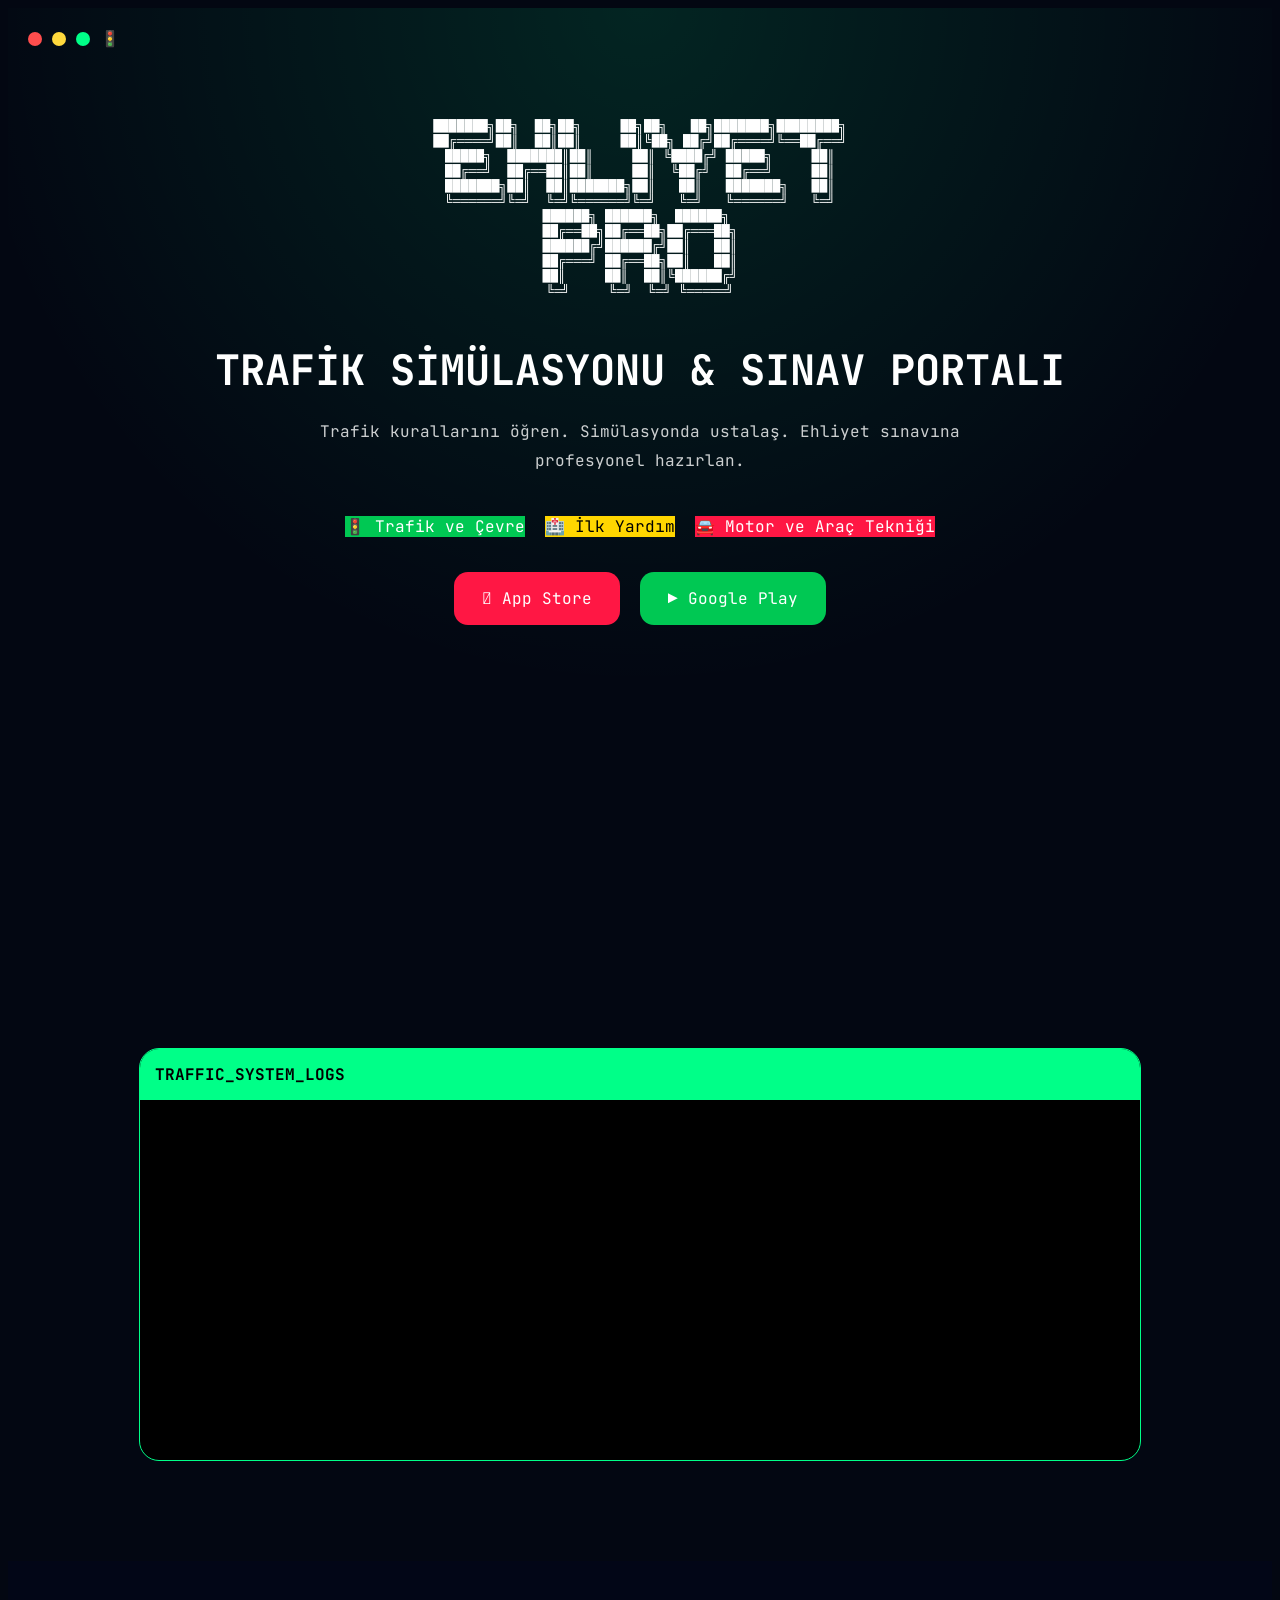
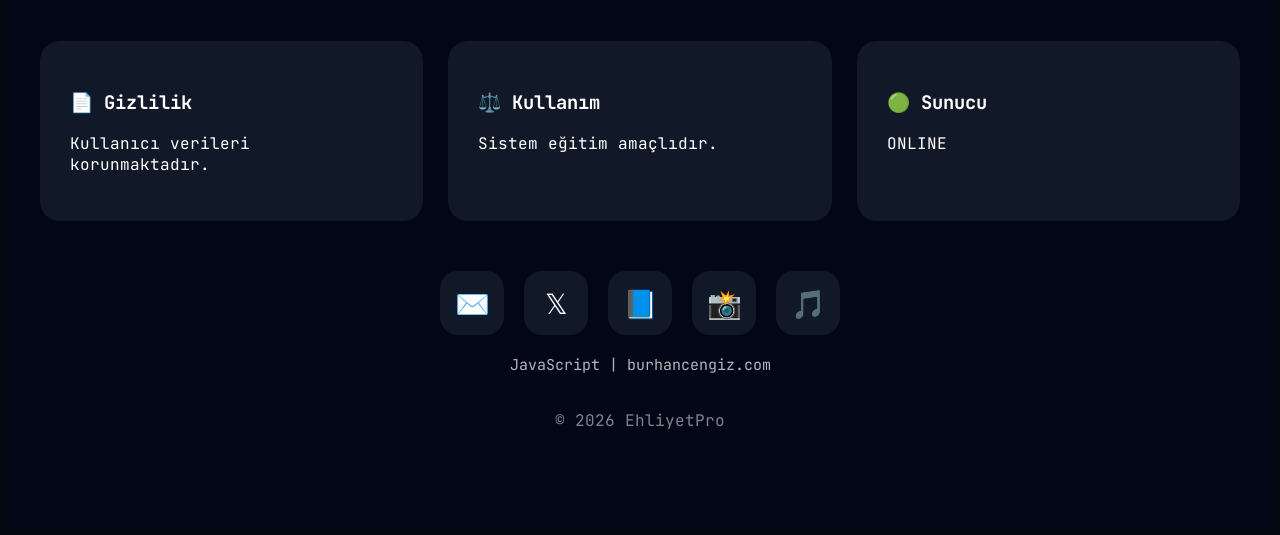
==== commit 4aae9c09: "Update index.html" ====
--- a/index.html
+++ b/index.html
@@ -1,101 +1,26 @@
 <!DOCTYPE html>
 <html lang="tr">
-
 <head>
     <meta charset="UTF-8">
     <meta name="viewport" content="width=device-width, initial-scale=1.0">
     <title>EhliyetPro</title>
-
     <link rel="stylesheet" href="style.css">
-
-    <link href="https://fonts.googleapis.com/css2?family=JetBrains+Mono:wght@400;700&display=swap"
-        rel="stylesheet">
+    <link href="https://fonts.googleapis.com/css2?family=JetBrains+Mono:wght@400;700&display=swap" rel="stylesheet">
 </head>
-
 <body>
-
-    <!-- MATRIX BACKGROUND -->
-    <canvas id="matrix"></canvas>
-
-    <!-- HEADER -->
     <header class="hero">
-
         <div class="overlay"></div>
-
         <div class="topbar">
-
-<div class="terminal-left">
-
-    <span class="dot red"></span>
-    <span class="dot yellow"></span>
-    <span class="dot green"></span>
-
-    <span class="traffic-mini">
-        🚦
-    </span>
-
-</div>
-
-
-
+            <div class="terminal-left">
+                <span class="dot red"></span>
+                <span class="dot yellow"></span>
+                <span class="dot green"></span>
+                <span class="traffic-mini">🚦</span>
+            </div>
             <div class="clock" id="clock"></div>
-
         </div>
-
-        <!-- SIGNS -->
-        <div class="signs">
-
-            <div class="sign">30</div>
-            <div class="sign">50</div>
-            <div class="sign">🛑</div>
-            <div class="sign">🚶</div>
-            <div class="sign">↩️</div>
-
-        </div>
-
-        <!-- TRAFFIC LIGHT -->
-        <div class="traffic-system">
-
-            <div class="traffic-light">
-
-                <div class="light red-light active"></div>
-                <div class="light yellow-light"></div>
-                <div class="light green-light"></div>
-
-            </div>
-
-        </div>
-
-        <!-- VEHICLES -->
-        <div class="vehicles">
-
-            <div class="vehicle car">🚗</div>
-            <div class="vehicle bus">🚌</div>
-            <div class="vehicle truck">🚛</div>
-            <div class="vehicle ambulance">🚑</div>
-            <div class="vehicle taxi">🚕</div>
-            <div class="vehicle moto">🏍️</div>
-            <div class="vehicle tractor">🚜</div>
-
-        </div>
-
-        <!-- ROAD -->
-        <div class="road-wrapper">
-
-            <div class="road-line">
-                ---__---__---__---__---__---__---__---__---__---
-            </div>
-
-            <div class="road-line second">
-                __---__---__---__---__---__---__---__---__---
-            </div>
-
-        </div>
-
-        <!-- HERO CONTENT -->
         <div class="hero-content">
-
-<pre class="ascii">
+            <pre class="ascii">
 ███████╗██╗  ██╗██╗     ██╗██╗   ██╗███████╗████████╗
 ██╔════╝██║  ██║██║     ██║╚██╗ ██╔╝██╔════╝╚══██╔══╝
 █████╗  ███████║██║     ██║ ╚████╔╝ █████╗     ██║
@@ -108,158 +33,51 @@
 ██╔═══╝ ██╔══██╗██║   ██║
 ██║     ██║  ██║╚██████╔╝
 ╚═╝     ╚═╝  ╚═╝ ╚═════╝
-</pre>
-
-            <h1>
-                TRAFİK SİMÜLASYONU & SINAV PORTALI
-            </h1>
-
-            <p>
-                Trafik kurallarını öğren. Simülasyonda ustalaş.
-                Ehliyet sınavına profesyonel hazırlan.
-            </p>
-
-            
-<div class="buttons">
-
-    <div class="traffic-box green-box">
-        🚦 SINAVA BAŞLA
-    </div>
-
-    <div class="traffic-box yellow-box">
-        📢 KORNA
-    </div>
-
-    <div class="traffic-box red-box">
-        ↔️ SİNYAL
-    </div>
-
-</div>
-```
-
-
+            </pre>
+            <h1>TRAFİK SİMÜLASYONU & SINAV PORTALI</h1>
+            <p>Trafik kurallarını öğren. Simülasyonda ustalaş. Ehliyet sınavına profesyonel hazırlan.</p>
+            <div class="buttons">
+                <div class="traffic-box green-box">🚦 Trafik ve Çevre</div>
+                <div class="traffic-box yellow-box">🏥 İlk Yardım</div>
+                <div class="traffic-box red-box">🚘 Motor ve Araç Tekniği</div>
+            </div>
             <div class="stores">
-
-                <a href="#" class="store apple">
-                     App Store
-                </a>
-
-                <a href="#" class="store google">
-                    ▶ Google Play
-                </a>
-
+                <a href="#" class="store apple"> App Store</a>
+                <a href="#" class="store google">▶ Google Play</a>
             </div>
-
         </div>
-
     </header>
 
-    <!-- GUIDE -->
-    <section class="guide">
-
-        <h2>📘 SÜRÜCÜ REHBERİ</h2>
-
-        <div class="cards">
-
-            <div class="card">
-                <h3>🪑 Emniyet Kemeri</h3>
-                <p>Kemeri takmadan aracı hareket ettirme.</p>
-            </div>
-
-            <div class="card">
-                <h3>🪞 Ayna Kontrolü</h3>
-                <p>Şerit değiştirirken aynaları kontrol et.</p>
-            </div>
-
-            <div class="card">
-                <h3>↔️ Sinyal</h3>
-                <p>Dönüşlerden önce mutlaka sinyal ver.</p>
-            </div>
-
-            <div class="card">
-                <h3>🚧 Kavşak</h3>
-                <p>Geçiş önceliği kurallarını unutma.</p>
-            </div>
-
+    <section class="terminal-section">
+        <div class="terminal">
+            <div class="terminal-header">TRAFFIC_SYSTEM_LOGS</div>
+            <div class="terminal-content" id="terminalContent"></div>
         </div>
-
     </section>
 
-    <!-- TERMINAL -->
-    <section class="terminal-section">
-
-        <div class="terminal">
-
-            <div class="terminal-header">
-                TRAFFIC_SYSTEM_LOGS
-            </div>
-
-            <div class="terminal-content" id="terminalContent">
-
-                > Sistem başlatılıyor...<br>
-                > Radar sistemi aktif...<br>
-                > Trafik yoğunluğu hesaplanıyor...<br>
-
-            </div>
-
-        </div>
-
-    </section>
-
-    <!-- FOOTER -->
     <footer>
-
         <div class="footer-grid">
-
             <div class="footer-box">
                 <h3>📄 Gizlilik</h3>
                 <p>Kullanıcı verileri korunmaktadır.</p>
             </div>
-
             <div class="footer-box">
                 <h3>⚖️ Kullanım</h3>
                 <p>Sistem eğitim amaçlıdır.</p>
             </div>
-
             <div class="footer-box">
                 <h3>🟢 Sunucu</h3>
                 <p>ONLINE</p>
             </div>
-
-<div class="socials">
-
-    <h3>İletişim:</h3>
-
-    <div class="social-icons">
-
-        <a href="#">✉️</a>
-        <a href="#">𝕏</a>
-        <a href="#">📘</a>
-        <a href="#">📸</a>
-        <a href="#">🎵</a>
-
-    </div>
-
-    <p class="website-link">
-        JavaScript | burhancengiz.com
-    </p>
-
-</div>
-```
-
-
-            
         </div>
-
-        <p class="copy">
-            © 2026 EhliyetPro
-        </p>
-
+        <div style="text-align: center; margin-top: 50px;">
+            <div class="social-icons" style="justify-content: center; gap: 20px; display: flex; margin-bottom: 20px;">
+                <a href="#">✉️</a> <a href="#">𝕏</a> <a href="#">📘</a> <a href="#">📸</a> <a href="#">🎵</a>
+            </div>
+            <p class="website-link" style="opacity: 0.7; margin-bottom: 10px;">JavaScript | burhancengiz.com</p>
+            <p class="copy" style="opacity: 0.5;">© 2026 EhliyetPro</p>
+        </div>
     </footer>
-
     <script src="script.js"></script>
-
 </body>
-
 </html>
-```
